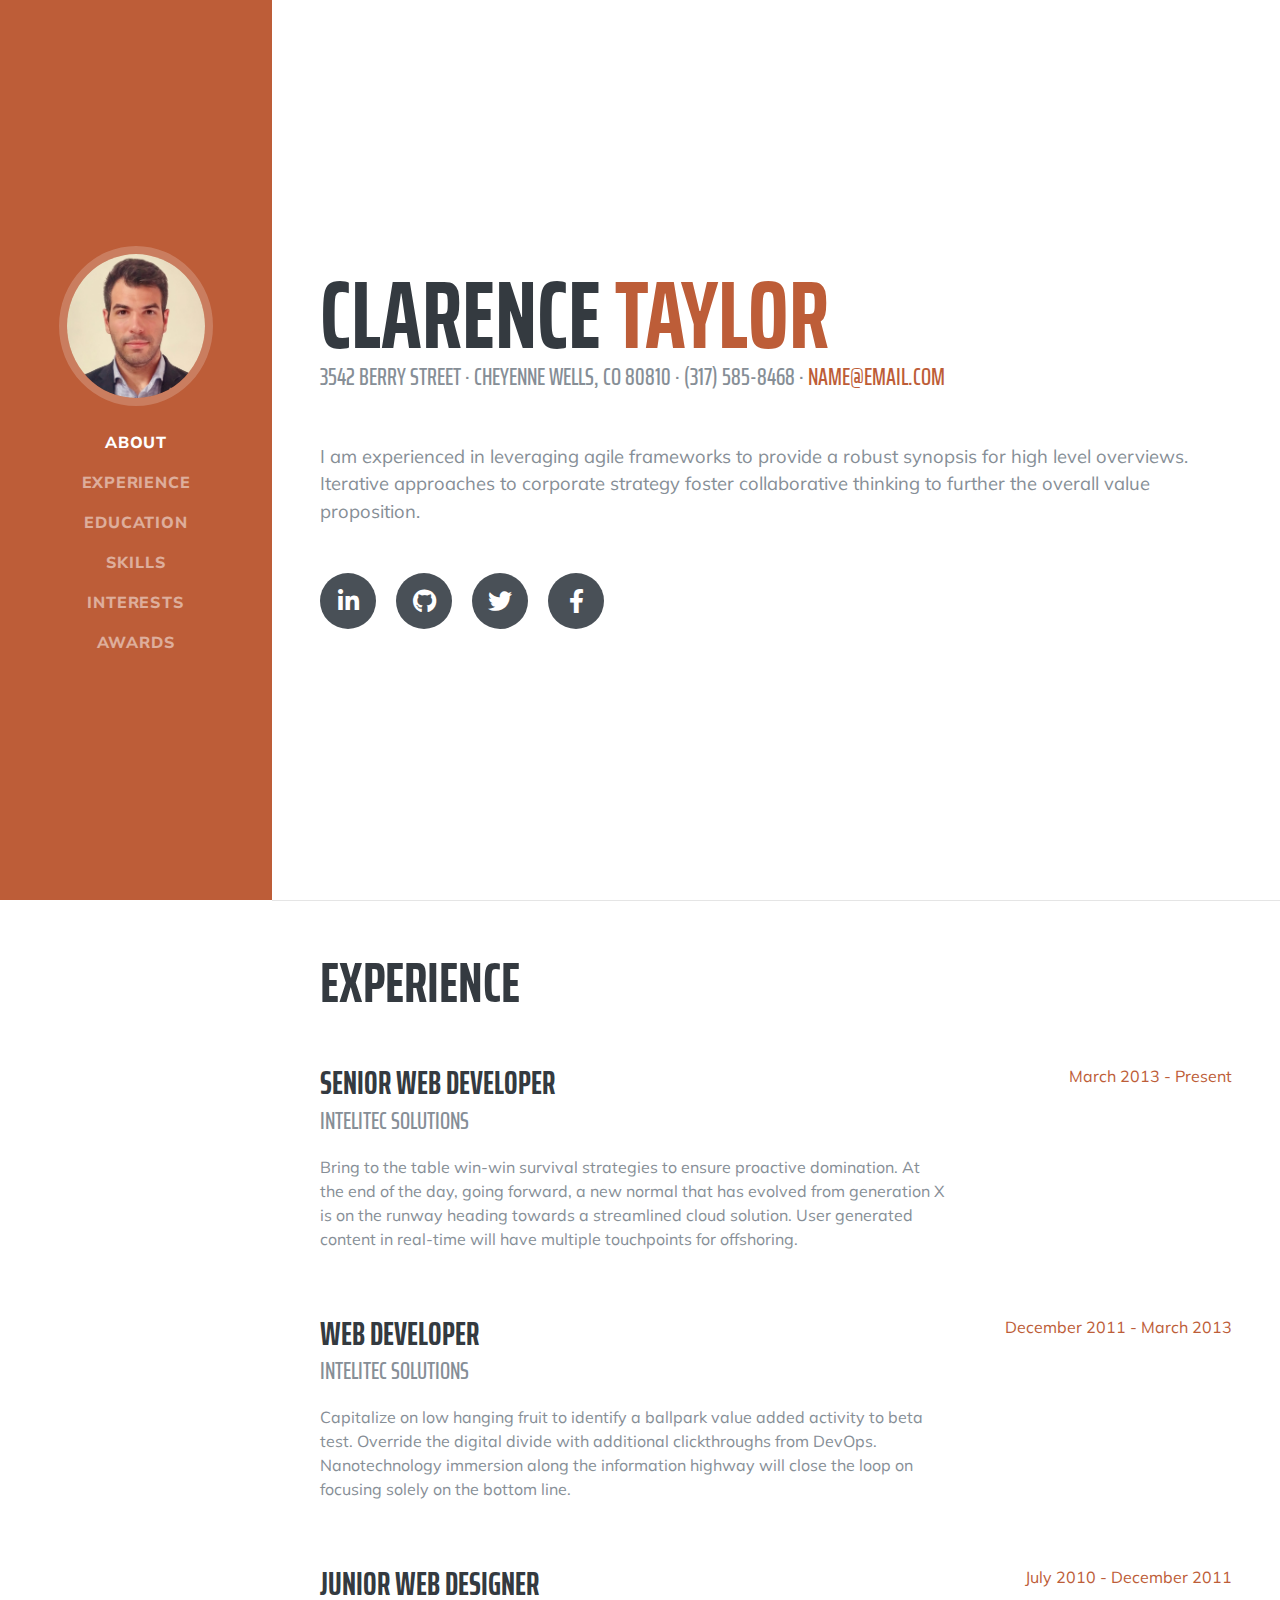
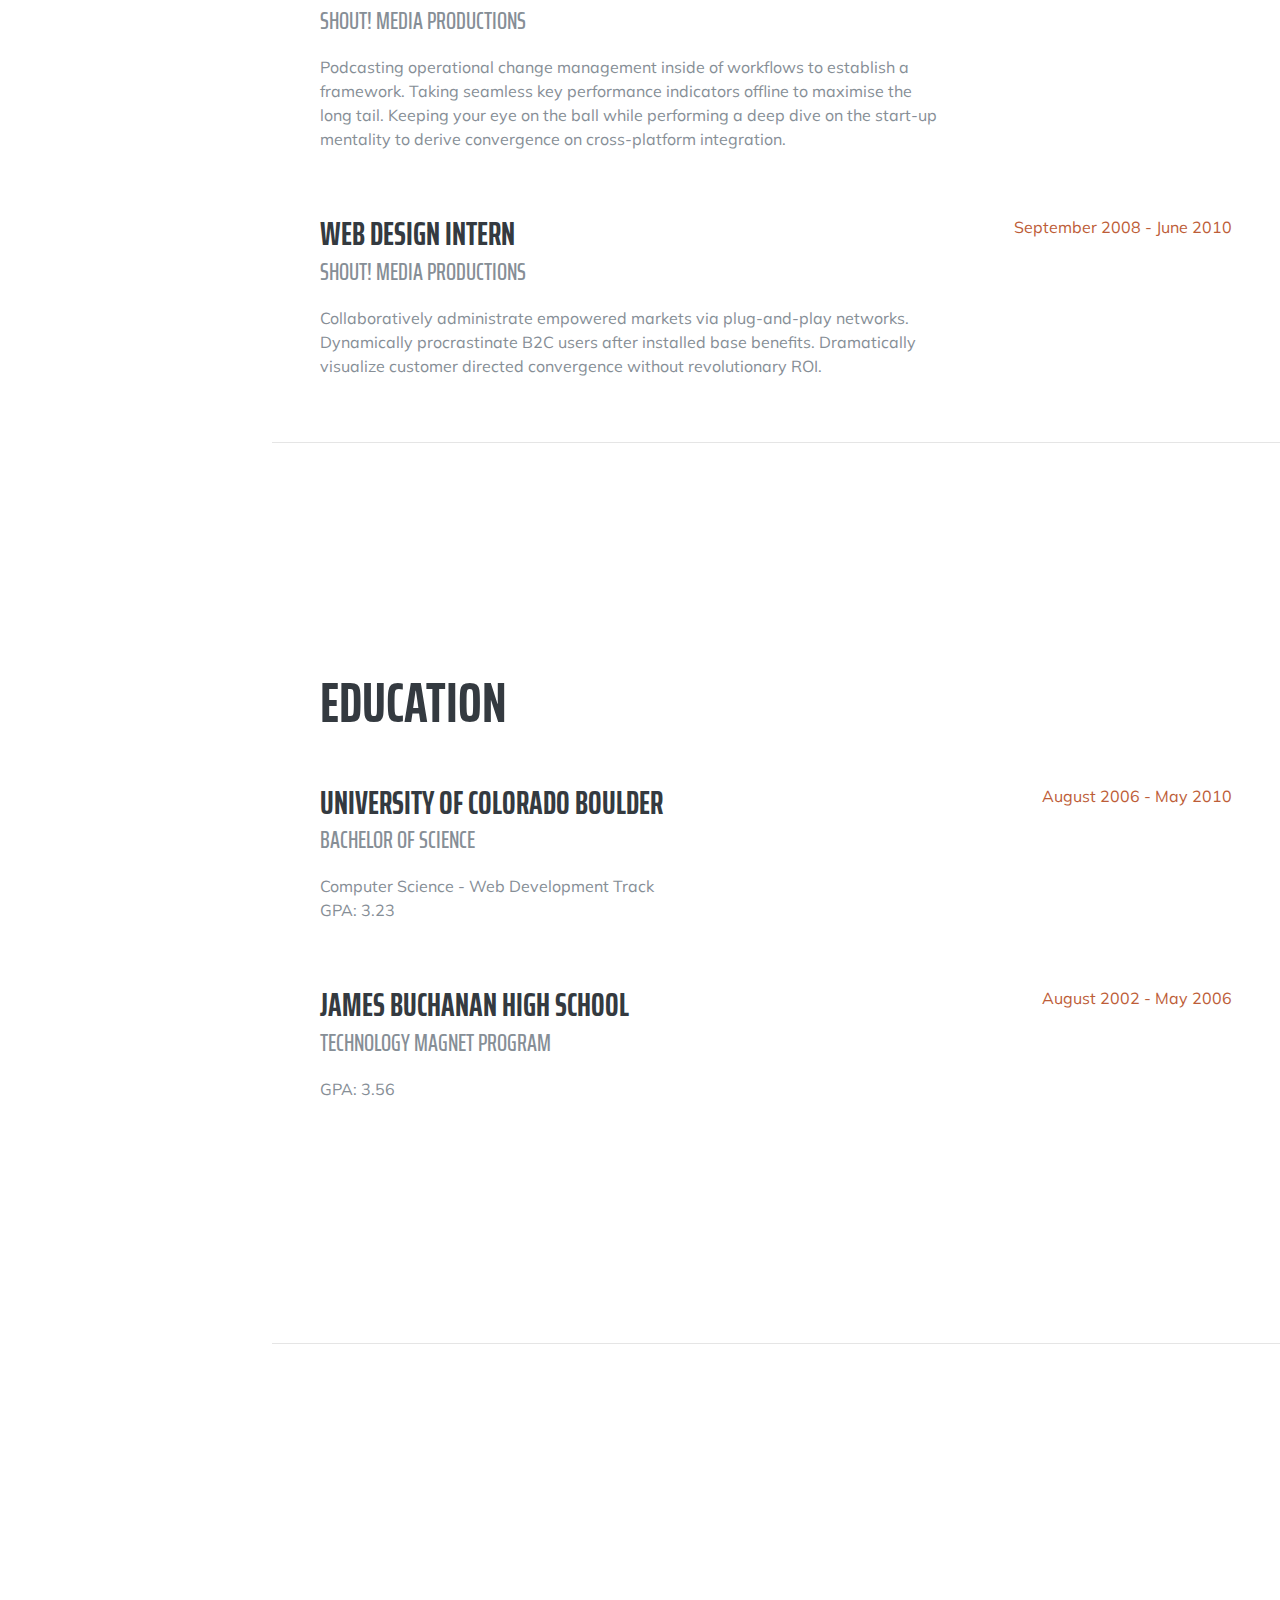
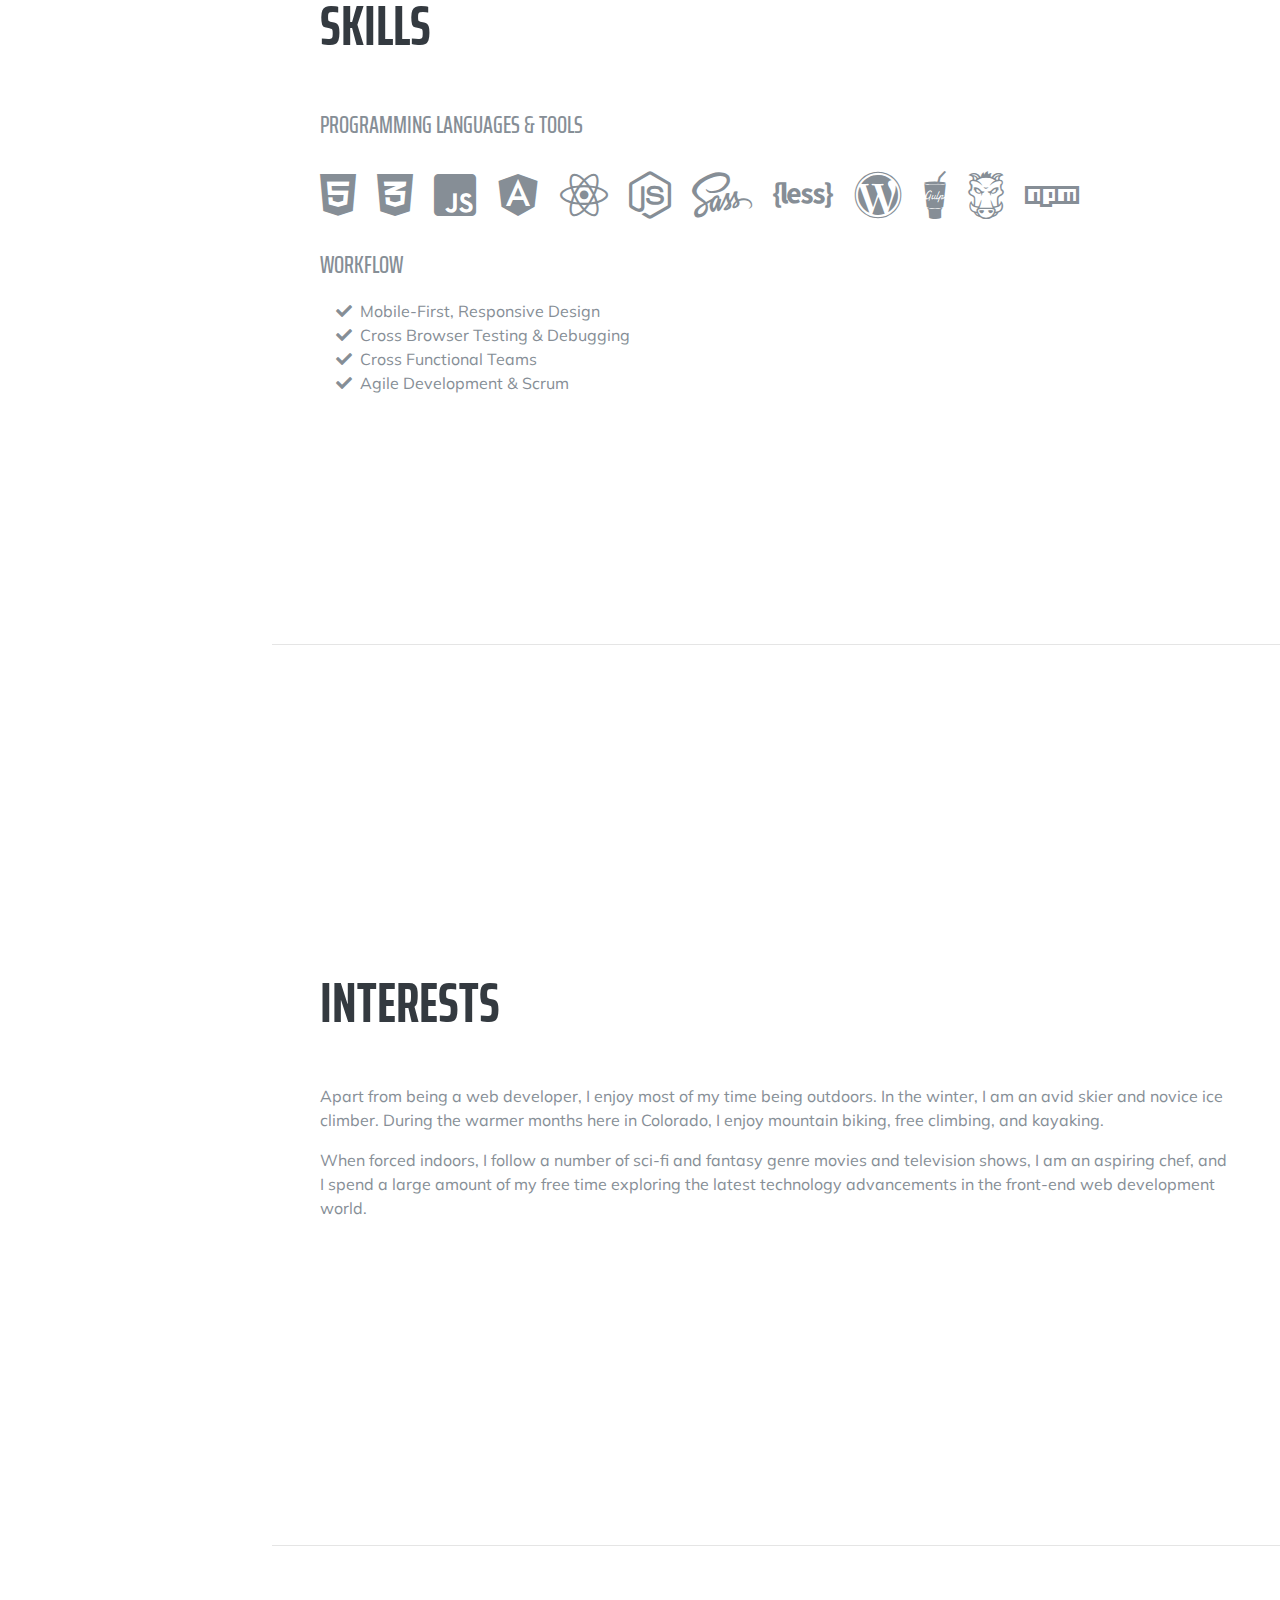
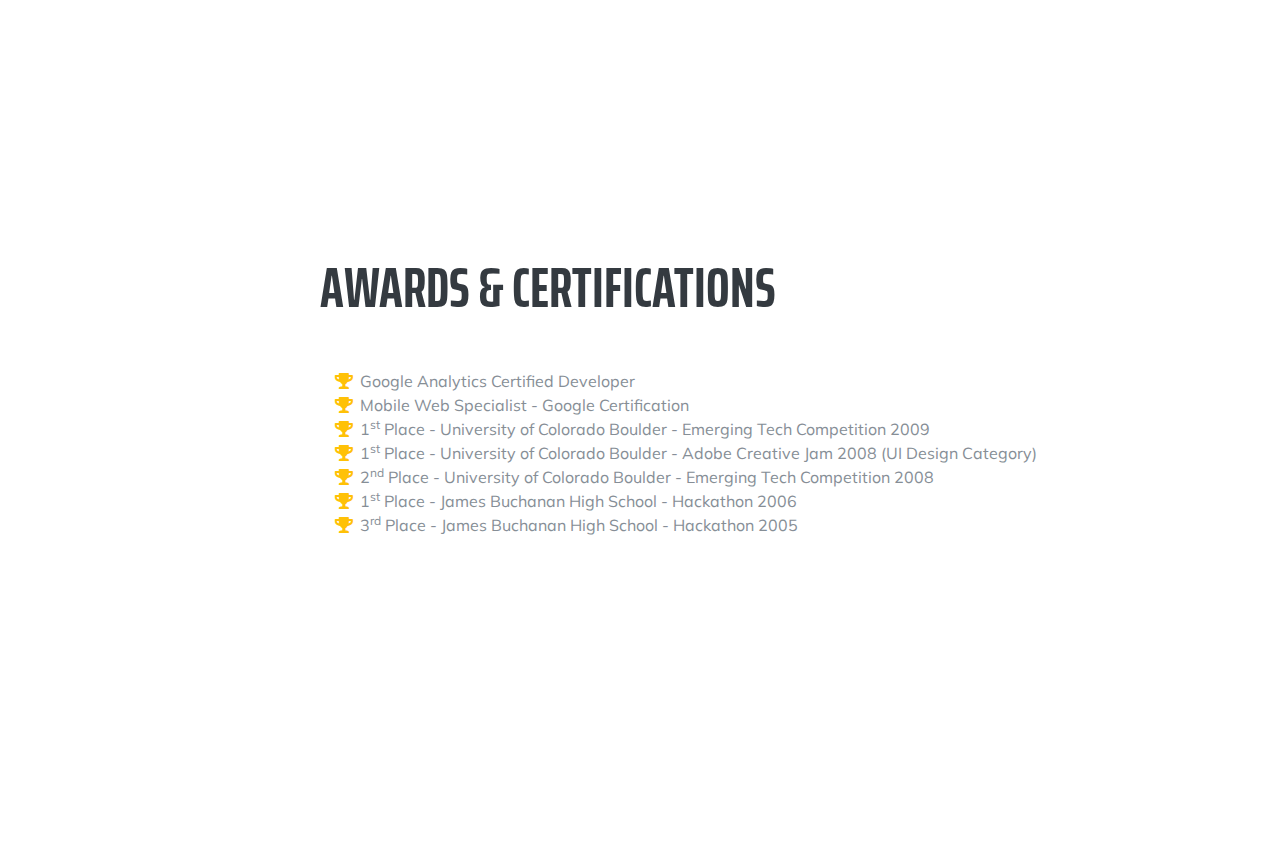
==== index.html @ fe99fa89 "apply template" ====
<!DOCTYPE html>
<html lang="en">

<head>

  <meta charset="utf-8">
  <meta name="viewport" content="width=device-width, initial-scale=1, shrink-to-fit=no">
  <meta name="description" content="">
  <meta name="author" content="">

  <title>Resume - Start Bootstrap Theme</title>

  <!-- Bootstrap core CSS -->
  <link href="vendor/bootstrap/css/bootstrap.min.css" rel="stylesheet">

  <!-- Custom fonts for this template -->
  <link href="https://fonts.googleapis.com/css?family=Saira+Extra+Condensed:500,700" rel="stylesheet">
  <link href="https://fonts.googleapis.com/css?family=Muli:400,400i,800,800i" rel="stylesheet">
  <link href="vendor/fontawesome-free/css/all.min.css" rel="stylesheet">

  <!-- Custom styles for this template -->
  <link href="css/resume.min.css" rel="stylesheet">

</head>

<body id="page-top">

  <nav class="navbar navbar-expand-lg navbar-dark bg-primary fixed-top" id="sideNav">
    <a class="navbar-brand js-scroll-trigger" href="#page-top">
      <span class="d-block d-lg-none">Clarence Taylor</span>
      <span class="d-none d-lg-block">
        <img class="img-fluid img-profile rounded-circle mx-auto mb-2" src="img/profile.jpg" alt="">
      </span>
    </a>
    <button class="navbar-toggler" type="button" data-toggle="collapse" data-target="#navbarSupportedContent" aria-controls="navbarSupportedContent" aria-expanded="false" aria-label="Toggle navigation">
      <span class="navbar-toggler-icon"></span>
    </button>
    <div class="collapse navbar-collapse" id="navbarSupportedContent">
      <ul class="navbar-nav">
        <li class="nav-item">
          <a class="nav-link js-scroll-trigger" href="#about">About</a>
        </li>
        <li class="nav-item">
          <a class="nav-link js-scroll-trigger" href="#experience">Experience</a>
        </li>
        <li class="nav-item">
          <a class="nav-link js-scroll-trigger" href="#education">Education</a>
        </li>
        <li class="nav-item">
          <a class="nav-link js-scroll-trigger" href="#skills">Skills</a>
        </li>
        <li class="nav-item">
          <a class="nav-link js-scroll-trigger" href="#interests">Interests</a>
        </li>
        <li class="nav-item">
          <a class="nav-link js-scroll-trigger" href="#awards">Awards</a>
        </li>
      </ul>
    </div>
  </nav>

  <div class="container-fluid p-0">

    <section class="resume-section p-3 p-lg-5 d-flex align-items-center" id="about">
      <div class="w-100">
        <h1 class="mb-0">Clarence
          <span class="text-primary">Taylor</span>
        </h1>
        <div class="subheading mb-5">3542 Berry Street · Cheyenne Wells, CO 80810 · (317) 585-8468 ·
          <a href="mailto:name@email.com">name@email.com</a>
        </div>
        <p class="lead mb-5">I am experienced in leveraging agile frameworks to provide a robust synopsis for high level overviews. Iterative approaches to corporate strategy foster collaborative thinking to further the overall value proposition.</p>
        <div class="social-icons">
          <a href="#">
            <i class="fab fa-linkedin-in"></i>
          </a>
          <a href="#">
            <i class="fab fa-github"></i>
          </a>
          <a href="#">
            <i class="fab fa-twitter"></i>
          </a>
          <a href="#">
            <i class="fab fa-facebook-f"></i>
          </a>
        </div>
      </div>
    </section>

    <hr class="m-0">

    <section class="resume-section p-3 p-lg-5 d-flex justify-content-center" id="experience">
      <div class="w-100">
        <h2 class="mb-5">Experience</h2>

        <div class="resume-item d-flex flex-column flex-md-row justify-content-between mb-5">
          <div class="resume-content">
            <h3 class="mb-0">Senior Web Developer</h3>
            <div class="subheading mb-3">Intelitec Solutions</div>
            <p>Bring to the table win-win survival strategies to ensure proactive domination. At the end of the day, going forward, a new normal that has evolved from generation X is on the runway heading towards a streamlined cloud solution. User generated content in real-time will have multiple touchpoints for offshoring.</p>
          </div>
          <div class="resume-date text-md-right">
            <span class="text-primary">March 2013 - Present</span>
          </div>
        </div>

        <div class="resume-item d-flex flex-column flex-md-row justify-content-between mb-5">
          <div class="resume-content">
            <h3 class="mb-0">Web Developer</h3>
            <div class="subheading mb-3">Intelitec Solutions</div>
            <p>Capitalize on low hanging fruit to identify a ballpark value added activity to beta test. Override the digital divide with additional clickthroughs from DevOps. Nanotechnology immersion along the information highway will close the loop on focusing solely on the bottom line.</p>
          </div>
          <div class="resume-date text-md-right">
            <span class="text-primary">December 2011 - March 2013</span>
          </div>
        </div>

        <div class="resume-item d-flex flex-column flex-md-row justify-content-between mb-5">
          <div class="resume-content">
            <h3 class="mb-0">Junior Web Designer</h3>
            <div class="subheading mb-3">Shout! Media Productions</div>
            <p>Podcasting operational change management inside of workflows to establish a framework. Taking seamless key performance indicators offline to maximise the long tail. Keeping your eye on the ball while performing a deep dive on the start-up mentality to derive convergence on cross-platform integration.</p>
          </div>
          <div class="resume-date text-md-right">
            <span class="text-primary">July 2010 - December 2011</span>
          </div>
        </div>

        <div class="resume-item d-flex flex-column flex-md-row justify-content-between">
          <div class="resume-content">
            <h3 class="mb-0">Web Design Intern</h3>
            <div class="subheading mb-3">Shout! Media Productions</div>
            <p>Collaboratively administrate empowered markets via plug-and-play networks. Dynamically procrastinate B2C users after installed base benefits. Dramatically visualize customer directed convergence without revolutionary ROI.</p>
          </div>
          <div class="resume-date text-md-right">
            <span class="text-primary">September 2008 - June 2010</span>
          </div>
        </div>

      </div>

    </section>

    <hr class="m-0">

    <section class="resume-section p-3 p-lg-5 d-flex align-items-center" id="education">
      <div class="w-100">
        <h2 class="mb-5">Education</h2>

        <div class="resume-item d-flex flex-column flex-md-row justify-content-between mb-5">
          <div class="resume-content">
            <h3 class="mb-0">University of Colorado Boulder</h3>
            <div class="subheading mb-3">Bachelor of Science</div>
            <div>Computer Science - Web Development Track</div>
            <p>GPA: 3.23</p>
          </div>
          <div class="resume-date text-md-right">
            <span class="text-primary">August 2006 - May 2010</span>
          </div>
        </div>

        <div class="resume-item d-flex flex-column flex-md-row justify-content-between">
          <div class="resume-content">
            <h3 class="mb-0">James Buchanan High School</h3>
            <div class="subheading mb-3">Technology Magnet Program</div>
            <p>GPA: 3.56</p>
          </div>
          <div class="resume-date text-md-right">
            <span class="text-primary">August 2002 - May 2006</span>
          </div>
        </div>

      </div>
    </section>

    <hr class="m-0">

    <section class="resume-section p-3 p-lg-5 d-flex align-items-center" id="skills">
      <div class="w-100">
        <h2 class="mb-5">Skills</h2>

        <div class="subheading mb-3">Programming Languages &amp; Tools</div>
        <ul class="list-inline dev-icons">
          <li class="list-inline-item">
            <i class="fab fa-html5"></i>
          </li>
          <li class="list-inline-item">
            <i class="fab fa-css3-alt"></i>
          </li>
          <li class="list-inline-item">
            <i class="fab fa-js-square"></i>
          </li>
          <li class="list-inline-item">
            <i class="fab fa-angular"></i>
          </li>
          <li class="list-inline-item">
            <i class="fab fa-react"></i>
          </li>
          <li class="list-inline-item">
            <i class="fab fa-node-js"></i>
          </li>
          <li class="list-inline-item">
            <i class="fab fa-sass"></i>
          </li>
          <li class="list-inline-item">
            <i class="fab fa-less"></i>
          </li>
          <li class="list-inline-item">
            <i class="fab fa-wordpress"></i>
          </li>
          <li class="list-inline-item">
            <i class="fab fa-gulp"></i>
          </li>
          <li class="list-inline-item">
            <i class="fab fa-grunt"></i>
          </li>
          <li class="list-inline-item">
            <i class="fab fa-npm"></i>
          </li>
        </ul>

        <div class="subheading mb-3">Workflow</div>
        <ul class="fa-ul mb-0">
          <li>
            <i class="fa-li fa fa-check"></i>
            Mobile-First, Responsive Design</li>
          <li>
            <i class="fa-li fa fa-check"></i>
            Cross Browser Testing &amp; Debugging</li>
          <li>
            <i class="fa-li fa fa-check"></i>
            Cross Functional Teams</li>
          <li>
            <i class="fa-li fa fa-check"></i>
            Agile Development &amp; Scrum</li>
        </ul>
      </div>
    </section>

    <hr class="m-0">

    <section class="resume-section p-3 p-lg-5 d-flex align-items-center" id="interests">
      <div class="w-100">
        <h2 class="mb-5">Interests</h2>
        <p>Apart from being a web developer, I enjoy most of my time being outdoors. In the winter, I am an avid skier and novice ice climber. During the warmer months here in Colorado, I enjoy mountain biking, free climbing, and kayaking.</p>
        <p class="mb-0">When forced indoors, I follow a number of sci-fi and fantasy genre movies and television shows, I am an aspiring chef, and I spend a large amount of my free time exploring the latest technology advancements in the front-end web development world.</p>
      </div>
    </section>

    <hr class="m-0">

    <section class="resume-section p-3 p-lg-5 d-flex align-items-center" id="awards">
      <div class="w-100">
        <h2 class="mb-5">Awards &amp; Certifications</h2>
        <ul class="fa-ul mb-0">
          <li>
            <i class="fa-li fa fa-trophy text-warning"></i>
            Google Analytics Certified Developer</li>
          <li>
            <i class="fa-li fa fa-trophy text-warning"></i>
            Mobile Web Specialist - Google Certification</li>
          <li>
            <i class="fa-li fa fa-trophy text-warning"></i>
            1<sup>st</sup>
            Place - University of Colorado Boulder - Emerging Tech Competition 2009</li>
          <li>
            <i class="fa-li fa fa-trophy text-warning"></i>
            1<sup>st</sup>
            Place - University of Colorado Boulder - Adobe Creative Jam 2008 (UI Design Category)</li>
          <li>
            <i class="fa-li fa fa-trophy text-warning"></i>
            2<sup>nd</sup>
            Place - University of Colorado Boulder - Emerging Tech Competition 2008</li>
          <li>
            <i class="fa-li fa fa-trophy text-warning"></i>
            1<sup>st</sup>
            Place - James Buchanan High School - Hackathon 2006</li>
          <li>
            <i class="fa-li fa fa-trophy text-warning"></i>
            3<sup>rd</sup>
            Place - James Buchanan High School - Hackathon 2005</li>
        </ul>
      </div>
    </section>

  </div>

  <!-- Bootstrap core JavaScript -->
  <script src="vendor/jquery/jquery.min.js"></script>
  <script src="vendor/bootstrap/js/bootstrap.bundle.min.js"></script>

  <!-- Plugin JavaScript -->
  <script src="vendor/jquery-easing/jquery.easing.min.js"></script>

  <!-- Custom scripts for this template -->
  <script src="js/resume.min.js"></script>

</body>

</html>
---- css/resume.min.css ----
/*!
 * Start Bootstrap - Resume v5.0.8 (https://startbootstrap.com/template-overviews/resume)
 * Copyright 2013-2019 Start Bootstrap
 * Licensed under MIT (https://github.com/BlackrockDigital/startbootstrap-resume/blob/master/LICENSE)
 */body{font-family:Muli,-apple-system,BlinkMacSystemFont,'Segoe UI',Roboto,'Helvetica Neue',Arial,sans-serif,'Apple Color Emoji','Segoe UI Emoji','Segoe UI Symbol','Noto Color Emoji';padding-top:54px;color:#868e96}@media (min-width:992px){body{padding-top:0;padding-left:17rem}}h1,h2,h3,h4,h5,h6{font-family:'Saira Extra Condensed',-apple-system,BlinkMacSystemFont,'Segoe UI',Roboto,'Helvetica Neue',Arial,sans-serif,'Apple Color Emoji','Segoe UI Emoji','Segoe UI Symbol','Noto Color Emoji';font-weight:700;text-transform:uppercase;color:#343a40}h1{font-size:6rem;line-height:5.5rem}h2{font-size:3.5rem}h3{font-size:2rem}p.lead{font-size:1.15rem;font-weight:400}.subheading{text-transform:uppercase;font-weight:500;font-family:'Saira Extra Condensed',-apple-system,BlinkMacSystemFont,'Segoe UI',Roboto,'Helvetica Neue',Arial,sans-serif,'Apple Color Emoji','Segoe UI Emoji','Segoe UI Symbol','Noto Color Emoji';font-size:1.5rem}.social-icons a{display:inline-block;height:3.5rem;width:3.5rem;background-color:#495057;color:#fff!important;border-radius:100%;text-align:center;font-size:1.5rem;line-height:3.5rem;margin-right:1rem}.social-icons a:last-child{margin-right:0}.social-icons a:hover{background-color:#bd5d38}.dev-icons{font-size:3rem}.dev-icons .list-inline-item i:hover{color:#bd5d38}#sideNav .navbar-nav .nav-item .nav-link{font-weight:800;letter-spacing:.05rem;text-transform:uppercase}#sideNav .navbar-toggler:focus{outline-color:#d48a6e}@media (min-width:992px){#sideNav{text-align:center;position:fixed;top:0;left:0;display:flex;flex-direction:column;width:17rem;height:100vh}#sideNav .navbar-brand{display:flex;margin:auto auto 0;padding:.5rem}#sideNav .navbar-brand .img-profile{max-width:10rem;max-height:10rem;border:.5rem solid rgba(255,255,255,.2)}#sideNav .navbar-collapse{display:flex;align-items:flex-start;flex-grow:0;width:100%;margin-bottom:auto}#sideNav .navbar-collapse .navbar-nav{flex-direction:column;width:100%}#sideNav .navbar-collapse .navbar-nav .nav-item{display:block}#sideNav .navbar-collapse .navbar-nav .nav-item .nav-link{display:block}}section.resume-section{padding-top:5rem!important;padding-bottom:5rem!important;max-width:75rem}section.resume-section .resume-item .resume-date{min-width:none}@media (min-width:768px){section.resume-section{min-height:100vh}section.resume-section .resume-item .resume-date{min-width:18rem}}@media (min-width:992px){section.resume-section{padding-top:3rem!important;padding-bottom:3rem!important}}.bg-primary{background-color:#bd5d38!important}.text-primary{color:#bd5d38!important}a{color:#bd5d38}a:active,a:focus,a:hover{color:#824027}
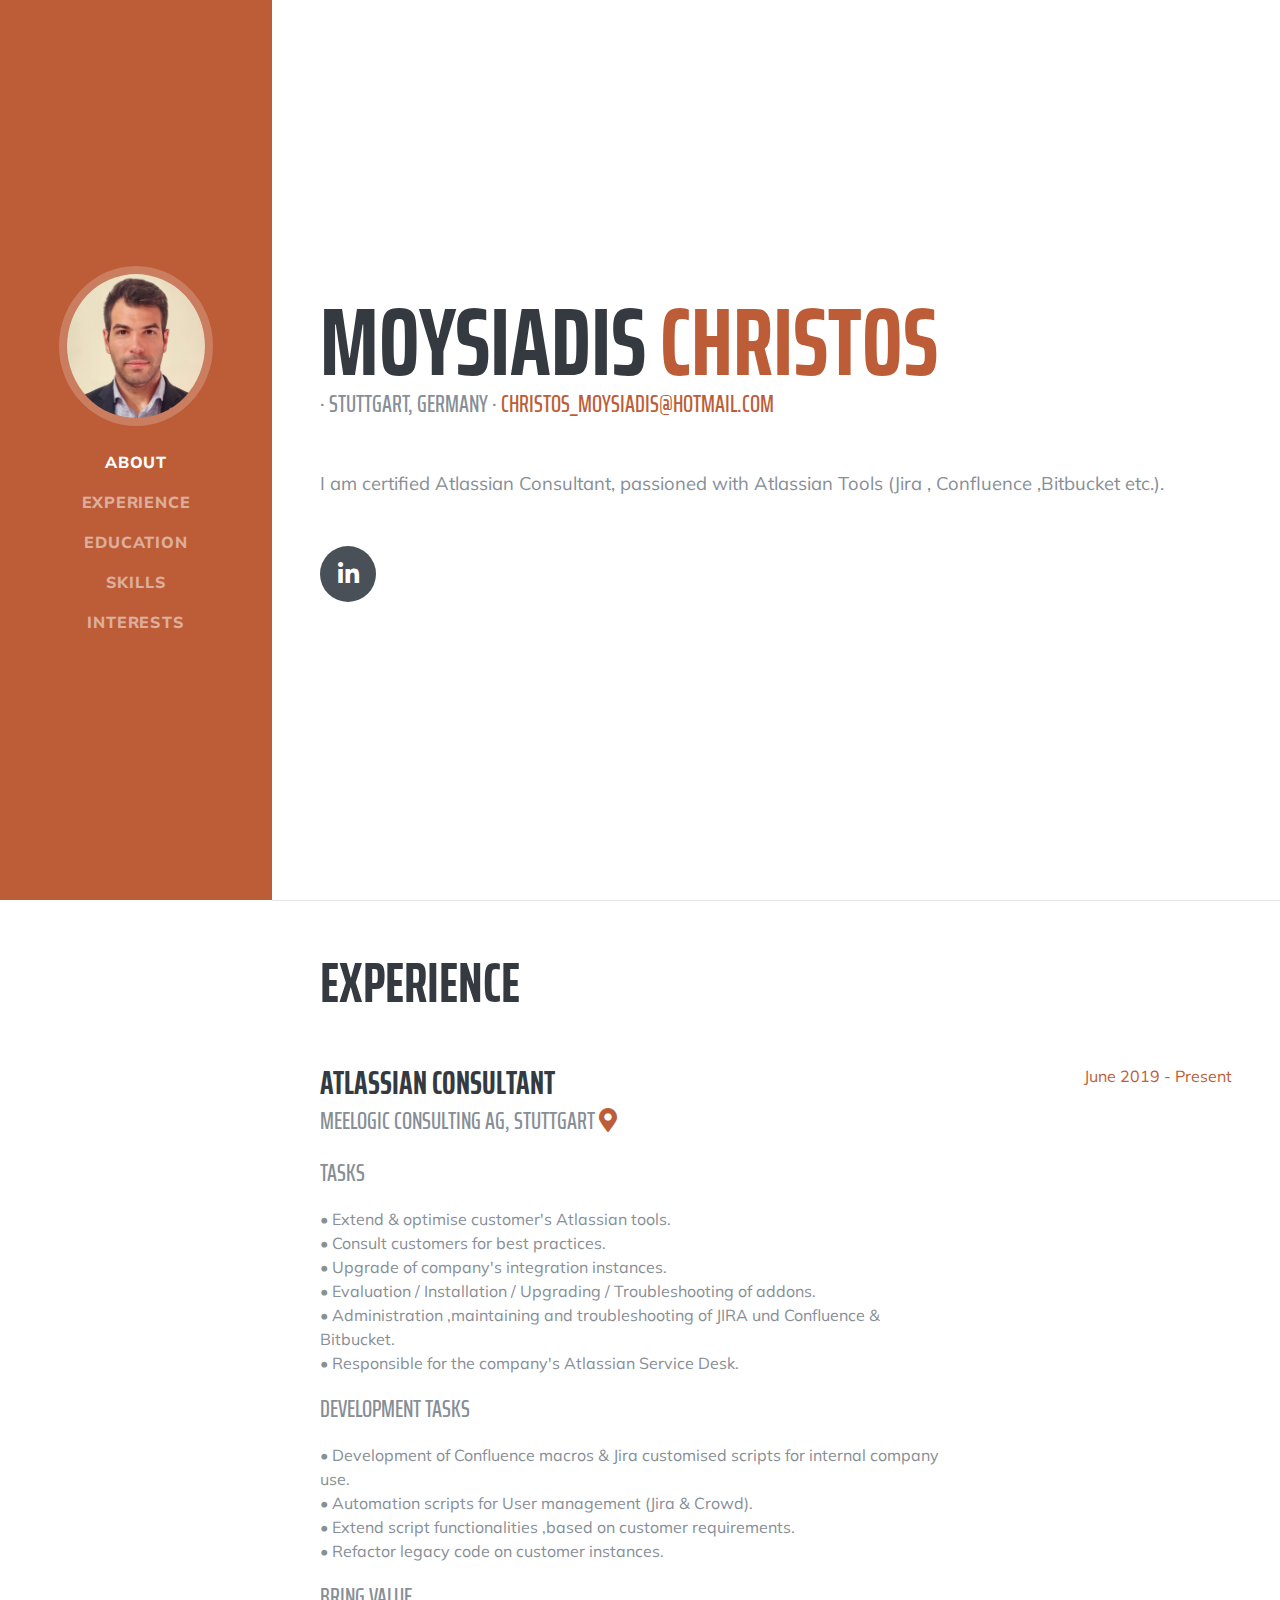
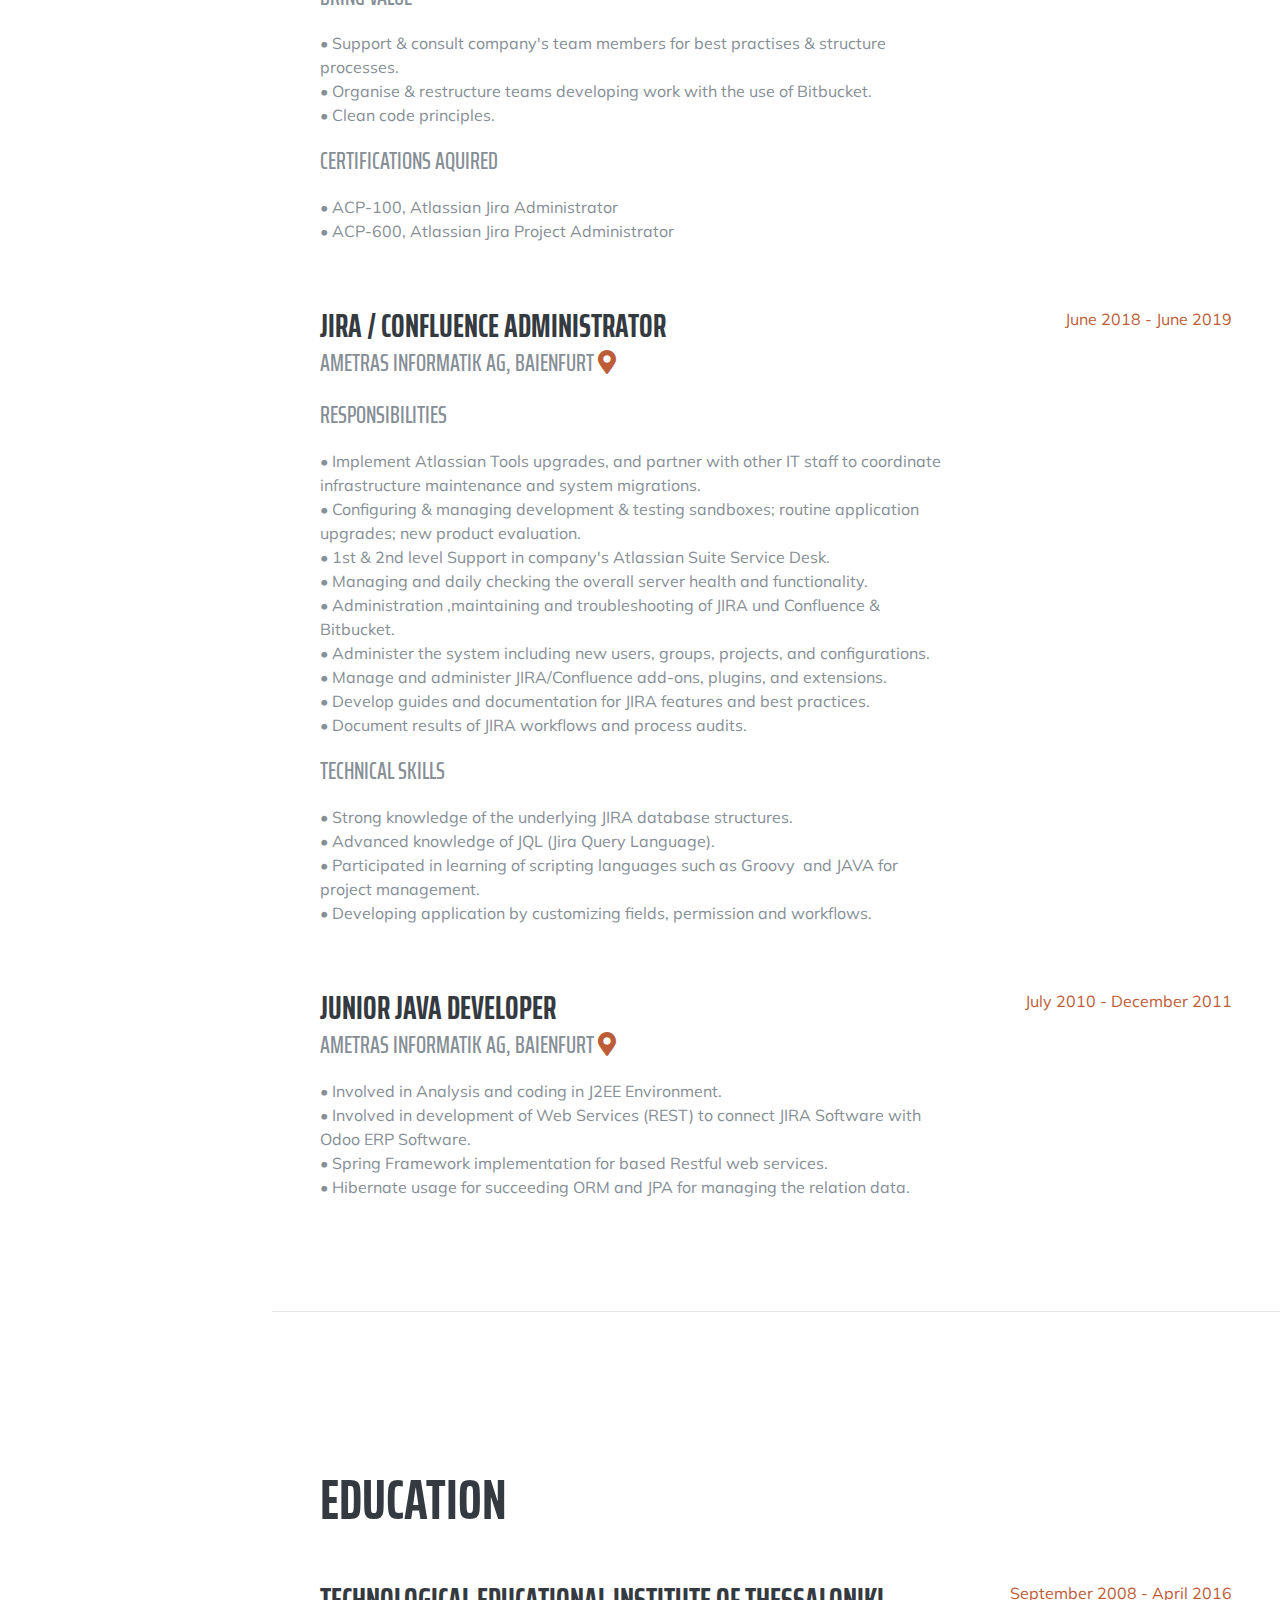
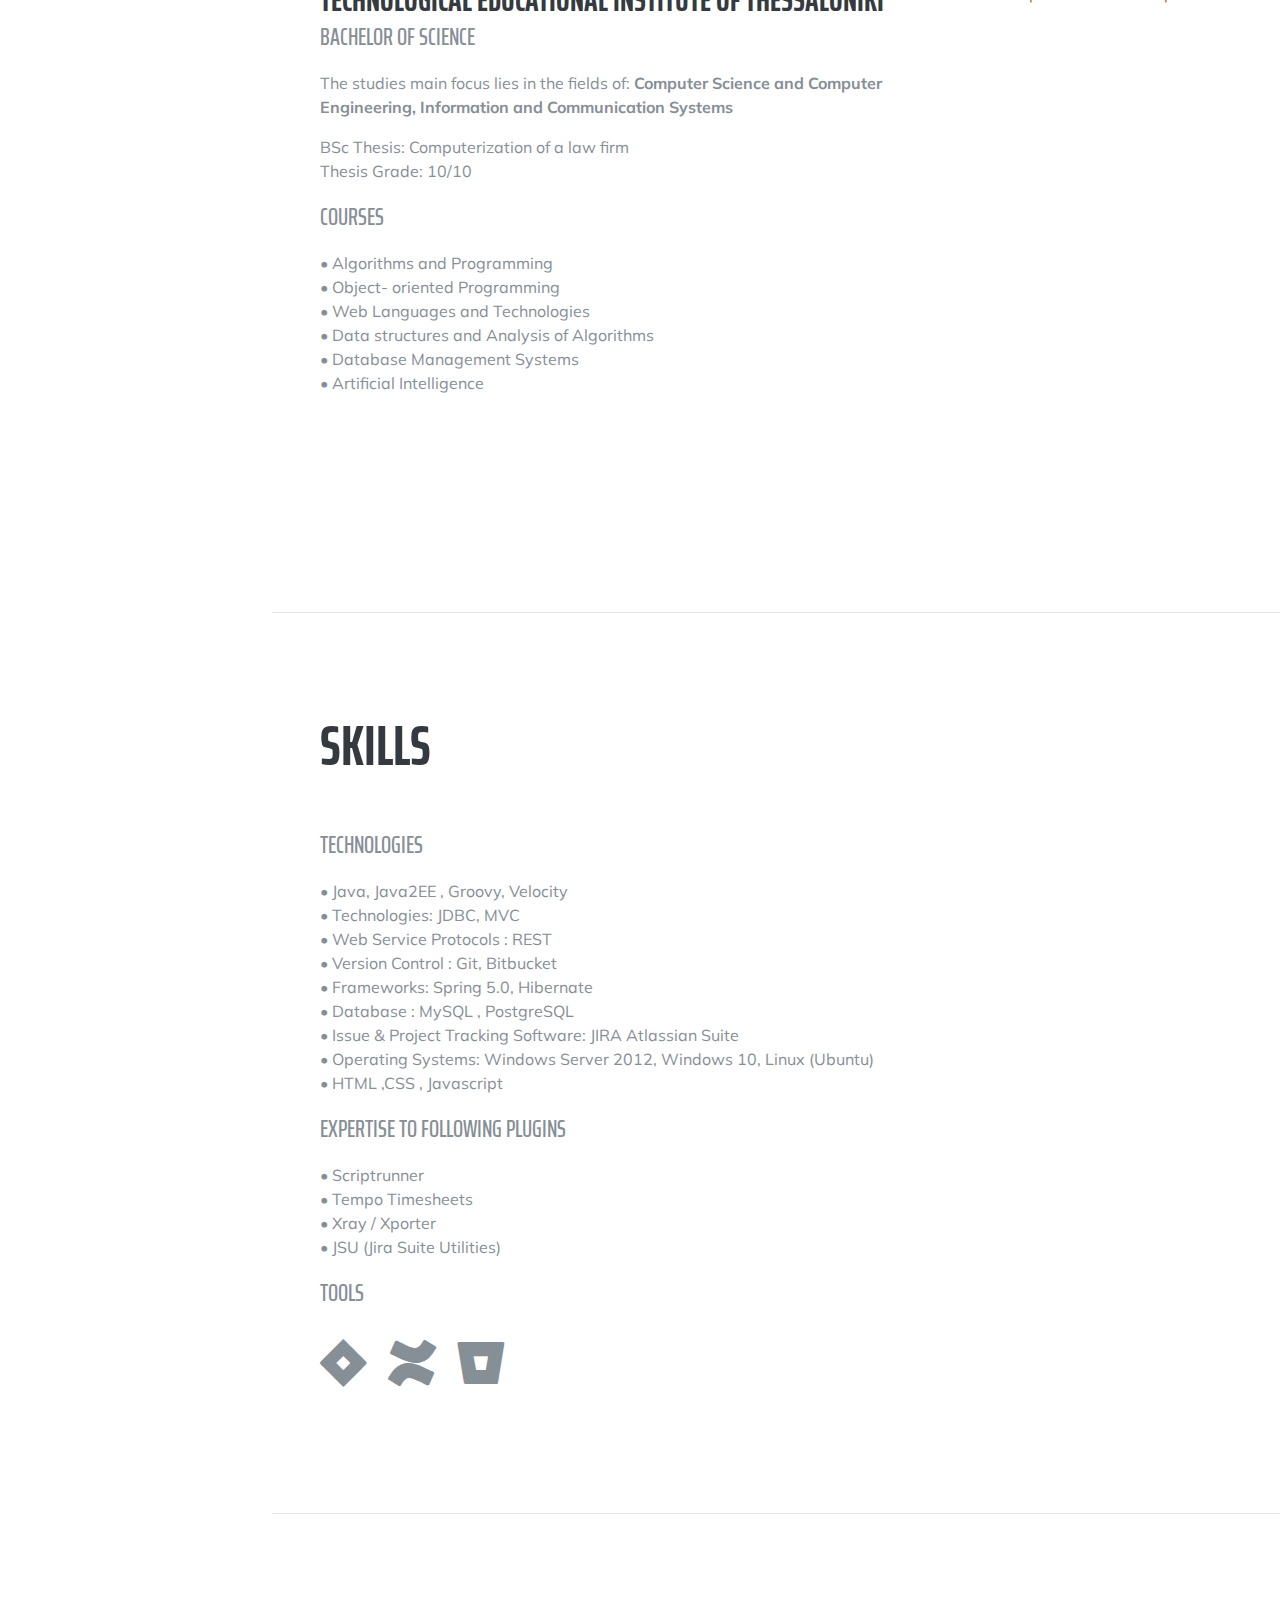
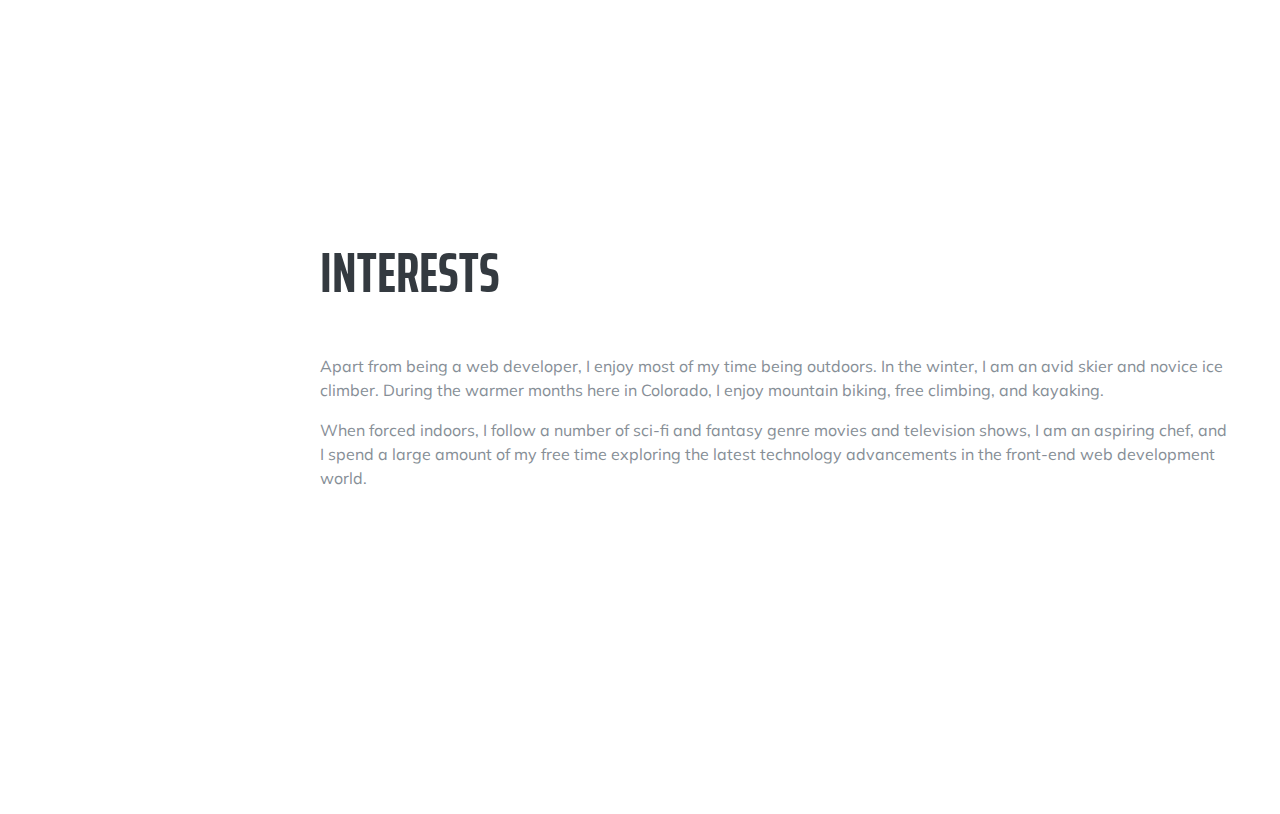
==== commit c61d4ab3: "html info update" ====
--- a/index.html
+++ b/index.html
@@ -8,7 +8,7 @@
   <meta name="description" content="">
   <meta name="author" content="">
 
-  <title>Resume - Start Bootstrap Theme</title>
+  <title>Christos Moysiadis</title>
 
   <!-- Bootstrap core CSS -->
   <link href="vendor/bootstrap/css/bootstrap.min.css" rel="stylesheet">
@@ -27,7 +27,7 @@
 
   <nav class="navbar navbar-expand-lg navbar-dark bg-primary fixed-top" id="sideNav">
     <a class="navbar-brand js-scroll-trigger" href="#page-top">
-      <span class="d-block d-lg-none">Clarence Taylor</span>
+      <span class="d-block d-lg-none">Christos Moysiadis</span>
       <span class="d-none d-lg-block">
         <img class="img-fluid img-profile rounded-circle mx-auto mb-2" src="img/profile.jpg" alt="">
       </span>
@@ -52,9 +52,6 @@
         <li class="nav-item">
           <a class="nav-link js-scroll-trigger" href="#interests">Interests</a>
         </li>
-        <li class="nav-item">
-          <a class="nav-link js-scroll-trigger" href="#awards">Awards</a>
-        </li>
       </ul>
     </div>
   </nav>
@@ -63,69 +60,132 @@
 
     <section class="resume-section p-3 p-lg-5 d-flex align-items-center" id="about">
       <div class="w-100">
-        <h1 class="mb-0">Clarence
-          <span class="text-primary">Taylor</span>
+        <h1 class="mb-0">Moysiadis
+          <span class="text-primary">Christos</span>
         </h1>
-        <div class="subheading mb-5">3542 Berry Street · Cheyenne Wells, CO 80810 · (317) 585-8468 ·
-          <a href="mailto:name@email.com">name@email.com</a>
-        </div>
-        <p class="lead mb-5">I am experienced in leveraging agile frameworks to provide a robust synopsis for high level overviews. Iterative approaches to corporate strategy foster collaborative thinking to further the overall value proposition.</p>
+        <div class="subheading mb-5">· Stuttgart, Germany ·
+          <a href="mailto:name@email.com">christos_moysiadis@hotmail.com</a>
+        </div>
+        <p class="lead mb-5">
+          I am certified Atlassian Consultant, passioned with Atlassian Tools (Jira , Confluence ,Bitbucket etc.). 
+        </p>
         <div class="social-icons">
-          <a href="#">
+          <a href="https://www.linkedin.com/in/christos-moysiadis/">
             <i class="fab fa-linkedin-in"></i>
           </a>
-          <a href="#">
+          <!--<a href="#">
             <i class="fab fa-github"></i>
-          </a>
+          </a> 
           <a href="#">
             <i class="fab fa-twitter"></i>
           </a>
           <a href="#">
             <i class="fab fa-facebook-f"></i>
-          </a>
-        </div>
-      </div>
-    </section>
-
-    <hr class="m-0">
-
+          </a>-->
+        </div>
+      </div>
+    </section>
+
+    <hr class="m-0">
     <section class="resume-section p-3 p-lg-5 d-flex justify-content-center" id="experience">
       <div class="w-100">
         <h2 class="mb-5">Experience</h2>
 
         <div class="resume-item d-flex flex-column flex-md-row justify-content-between mb-5">
           <div class="resume-content">
-            <h3 class="mb-0">Senior Web Developer</h3>
-            <div class="subheading mb-3">Intelitec Solutions</div>
-            <p>Bring to the table win-win survival strategies to ensure proactive domination. At the end of the day, going forward, a new normal that has evolved from generation X is on the runway heading towards a streamlined cloud solution. User generated content in real-time will have multiple touchpoints for offshoring.</p>
-          </div>
-          <div class="resume-date text-md-right">
-            <span class="text-primary">March 2013 - Present</span>
+            <h3 class="mb-0">Atlassian Consultant</h3>
+            <div class="subheading mb-3">Meelogic Consulting AG, Stuttgart
+              <a href="https://www.meelogic.com/">
+                <i class="fas fa-map-marker-alt"></i>
+              </a>
+            </div>
+            <p class="subheading">Tasks</p>
+            <ul class="list-inline">
+              <li>• Extend & optimise customer's Atlassian tools.</li>
+              <li>• Consult customers for best practices.</li>
+              <li>• Upgrade of company's integration instances.</li>
+              <li>• Evaluation / Installation / Upgrading / Troubleshooting of addons.</li>
+              <li>• Administration ,maintaining and troubleshooting of JIRA und Confluence & Bitbucket.</li>
+              <li>• Responsible for the company's Atlassian Service Desk.</li>
+            </ul>
+            <p class="subheading">Development tasks</p>
+            <ul class="list-inline">
+              <li>• Development of Confluence macros & Jira customised scripts for internal company use.<li>
+              <li>• Automation scripts for User management (Jira & Crowd).</li>
+              <li>• Extend script functionalities ,based on customer requirements.</li>
+              <li>• Refactor legacy code on customer instances.</li>
+            </ul>
+            <p class="subheading">Bring value</p>
+            <ul class="list-inline">
+              <li>• Support & consult company's team members for best practises & structure processes.<li>
+              <li>• Organise & restructure teams developing work with the use of Bitbucket.</li>
+              <li>• Clean code principles.</li>
+            </ul>
+            <p class="subheading">Certifications aquired</p>
+            <ul class="list-inline">
+              <li>• ACP-100, Atlassian Jira Administrator<li>
+              <li>• ACP-600, Atlassian Jira Project Administrator</li>
+            </ul>        
+          </div>
+          <div class="resume-date text-md-right">
+            <span class="text-primary">June 2019 - Present</span>
           </div>
         </div>
 
         <div class="resume-item d-flex flex-column flex-md-row justify-content-between mb-5">
           <div class="resume-content">
-            <h3 class="mb-0">Web Developer</h3>
-            <div class="subheading mb-3">Intelitec Solutions</div>
-            <p>Capitalize on low hanging fruit to identify a ballpark value added activity to beta test. Override the digital divide with additional clickthroughs from DevOps. Nanotechnology immersion along the information highway will close the loop on focusing solely on the bottom line.</p>
-          </div>
-          <div class="resume-date text-md-right">
-            <span class="text-primary">December 2011 - March 2013</span>
+            <h3 class="mb-0">Jira / Confluence Administrator</h3>
+            <div class="subheading mb-3">AMETRAS informatik AG, Baienfurt
+              <a href="https://www.ametras.com/">
+                <i class="fas fa-map-marker-alt"></i>
+              </a>
+            </div>
+            <p class="subheading">Responsibilities</p>
+            <ul class="list-inline">
+              <li>• Implement Atlassian Tools upgrades, and partner with other IT staff to coordinate infrastructure maintenance and system migrations.<li>
+              <li>• Configuring & managing development & testing sandboxes; routine application upgrades; new product evaluation.</li>
+              <li>• 1st & 2nd level Support in company's Atlassian Suite Service Desk.</li>
+              <li>• Managing and daily checking the overall server health and functionality.</li>
+              <li>• Administration ,maintaining and troubleshooting of JIRA und Confluence & Bitbucket.</li>
+              <li>• Administer the system including new users, groups, projects, and configurations.</li>
+              <li>• Manage and administer JIRA/Confluence add-ons, plugins, and extensions.</li>
+              <li>• Develop guides and documentation for JIRA features and best practices.</li>
+              <li>• Document results of JIRA workflows and process audits.</li>
+            </ul>
+            <p class="subheading">Technical Skills</p>
+            <ul class="list-inline">
+              <li>• Strong knowledge of the underlying JIRA database structures.<li>
+              <li>• Advanced knowledge of JQL (Jira Query Language).</li>
+              <li>• Participated in learning of scripting languages such as Groovy  and JAVA for project management.</li>
+              <li>• Developing application by customizing fields, permission and workflows.</li>
+            </ul>
+          </div>
+          <div class="resume-date text-md-right">
+            <span class="text-primary">June 2018 - June 2019</span>
           </div>
         </div>
 
         <div class="resume-item d-flex flex-column flex-md-row justify-content-between mb-5">
           <div class="resume-content">
-            <h3 class="mb-0">Junior Web Designer</h3>
-            <div class="subheading mb-3">Shout! Media Productions</div>
-            <p>Podcasting operational change management inside of workflows to establish a framework. Taking seamless key performance indicators offline to maximise the long tail. Keeping your eye on the ball while performing a deep dive on the start-up mentality to derive convergence on cross-platform integration.</p>
+            <h3 class="mb-0">Junior Java Developer</h3>
+            <div class="subheading mb-3">AMETRAS informatik AG, Baienfurt
+              <a href="https://www.ametras.com/">
+                <i class="fas fa-map-marker-alt"></i>
+              </a>
+            </div>
+            <ul class="list-inline">
+              <li>• Involved in Analysis and coding in J2EE Environment.<li>
+              <li>• Involved in development of Web Services (REST) to connect JIRA Software with Odoo ERP Software.</li>
+              <li>• Spring Framework implementation for based Restful web services.</li>
+              <li>• Hibernate usage for succeeding ORM and JPA for managing the relation data.</li>
+            </ul>
           </div>
           <div class="resume-date text-md-right">
             <span class="text-primary">July 2010 - December 2011</span>
           </div>
         </div>
 
+        <!--
         <div class="resume-item d-flex flex-column flex-md-row justify-content-between">
           <div class="resume-content">
             <h3 class="mb-0">Web Design Intern</h3>
@@ -135,10 +195,8 @@
           <div class="resume-date text-md-right">
             <span class="text-primary">September 2008 - June 2010</span>
           </div>
-        </div>
-
-      </div>
-
+        </div>-->
+      </div>
     </section>
 
     <hr class="m-0">
@@ -149,16 +207,34 @@
 
         <div class="resume-item d-flex flex-column flex-md-row justify-content-between mb-5">
           <div class="resume-content">
-            <h3 class="mb-0">University of Colorado Boulder</h3>
-            <div class="subheading mb-3">Bachelor of Science</div>
-            <div>Computer Science - Web Development Track</div>
-            <p>GPA: 3.23</p>
-          </div>
-          <div class="resume-date text-md-right">
-            <span class="text-primary">August 2006 - May 2010</span>
-          </div>
-        </div>
-
+            <h3 class="mb-0">Technological Educational Institute of Thessaloniki</h3>
+            <div class="subheading mb-3">Bachelor of Science 
+            </div>
+            <p>
+              <p>The studies main focus lies in the fields of:
+              <b>Computer Science and Computer Engineering, Information and Communication Systems</b></p>
+              BSc Thesis: Computerization of a law firm
+              <p>Thesis Grade: 10/10</p>
+            </p>
+            <div>
+              <p class="subheading">Courses</p>
+              <ul class="list-inline">
+                  <li>• Algorithms and Programming</li>
+                  <li>• Object- oriented Programming</li>
+                  <li>• Web Languages and Technologies</li>
+                  <li>• Data structures and Analysis of Algorithms</li>
+                  <li>• Database Management Systems</li>
+                  <li>• Artificial Intelligence</li>
+              </ul>
+            </div>
+            <!-- <p>GPA: 6,6/10</p> -->
+          </div>
+          <div class="resume-date text-md-right">
+            <span class="text-primary">September 2008 - April 2016</span>
+          </div>
+        </div>
+
+        <!--
         <div class="resume-item d-flex flex-column flex-md-row justify-content-between">
           <div class="resume-content">
             <h3 class="mb-0">James Buchanan High School</h3>
@@ -168,8 +244,7 @@
           <div class="resume-date text-md-right">
             <span class="text-primary">August 2002 - May 2006</span>
           </div>
-        </div>
-
+        </div>-->
       </div>
     </section>
 
@@ -178,47 +253,39 @@
     <section class="resume-section p-3 p-lg-5 d-flex align-items-center" id="skills">
       <div class="w-100">
         <h2 class="mb-5">Skills</h2>
-
-        <div class="subheading mb-3">Programming Languages &amp; Tools</div>
+        <div class="subheading mb-3">Technologies</div>
+        <ul class="list-inline">
+          <li>• Java, Java2EE , Groovy, Velocity</li>
+          <li>• Technologies: JDBC, MVC</li>
+          <li>• Web Service Protocols : REST</li>
+          <li>• Version Control : Git, Bitbucket</li>
+          <li>• Frameworks: Spring 5.0, Hibernate</li>
+          <li>• Database : MySQL , PostgreSQL</li>
+          <li>• Issue & Project Tracking Software: JIRA Atlassian Suite</li>
+          <li>• Operating Systems: Windows Server 2012, Windows 10, Linux (Ubuntu)</li>
+          <li>• HTML ,CSS , Javascript</li>
+        </ul>
+        <div class="subheading mb-3">Expertise to following plugins</div>
+        <ul class="list-inline">
+          <li>• Scriptrunner</li>
+          <li>• Tempo Timesheets</li>
+          <li>• Xray / Xporter</li>
+          <li>• JSU (Jira Suite Utilities)</li>
+        </ul>
+        <div class="subheading mb-3">Tools</div>
         <ul class="list-inline dev-icons">
           <li class="list-inline-item">
-            <i class="fab fa-html5"></i>
+            <i class="fab fa-jira"></i>
           </li>
           <li class="list-inline-item">
-            <i class="fab fa-css3-alt"></i>
+            <i class="fab fa-confluence"></i>
           </li>
           <li class="list-inline-item">
-            <i class="fab fa-js-square"></i>
+            <i class="fab fa-bitbucket"></i>
           </li>
-          <li class="list-inline-item">
-            <i class="fab fa-angular"></i>
-          </li>
-          <li class="list-inline-item">
-            <i class="fab fa-react"></i>
-          </li>
-          <li class="list-inline-item">
-            <i class="fab fa-node-js"></i>
-          </li>
-          <li class="list-inline-item">
-            <i class="fab fa-sass"></i>
-          </li>
-          <li class="list-inline-item">
-            <i class="fab fa-less"></i>
-          </li>
-          <li class="list-inline-item">
-            <i class="fab fa-wordpress"></i>
-          </li>
-          <li class="list-inline-item">
-            <i class="fab fa-gulp"></i>
-          </li>
-          <li class="list-inline-item">
-            <i class="fab fa-grunt"></i>
-          </li>
-          <li class="list-inline-item">
-            <i class="fab fa-npm"></i>
-          </li>
-        </ul>
-
+        </ul>
+        
+        <!--
         <div class="subheading mb-3">Workflow</div>
         <ul class="fa-ul mb-0">
           <li>
@@ -234,7 +301,7 @@
             <i class="fa-li fa fa-check"></i>
             Agile Development &amp; Scrum</li>
         </ul>
-      </div>
+      </div>-->
     </section>
 
     <hr class="m-0">
@@ -246,9 +313,9 @@
         <p class="mb-0">When forced indoors, I follow a number of sci-fi and fantasy genre movies and television shows, I am an aspiring chef, and I spend a large amount of my free time exploring the latest technology advancements in the front-end web development world.</p>
       </div>
     </section>
-
-    <hr class="m-0">
-
+    
+    <!--
+    <hr class="m-0">
     <section class="resume-section p-3 p-lg-5 d-flex align-items-center" id="awards">
       <div class="w-100">
         <h2 class="mb-5">Awards &amp; Certifications</h2>
@@ -282,7 +349,7 @@
         </ul>
       </div>
     </section>
-
+  -->
   </div>
 
   <!-- Bootstrap core JavaScript -->
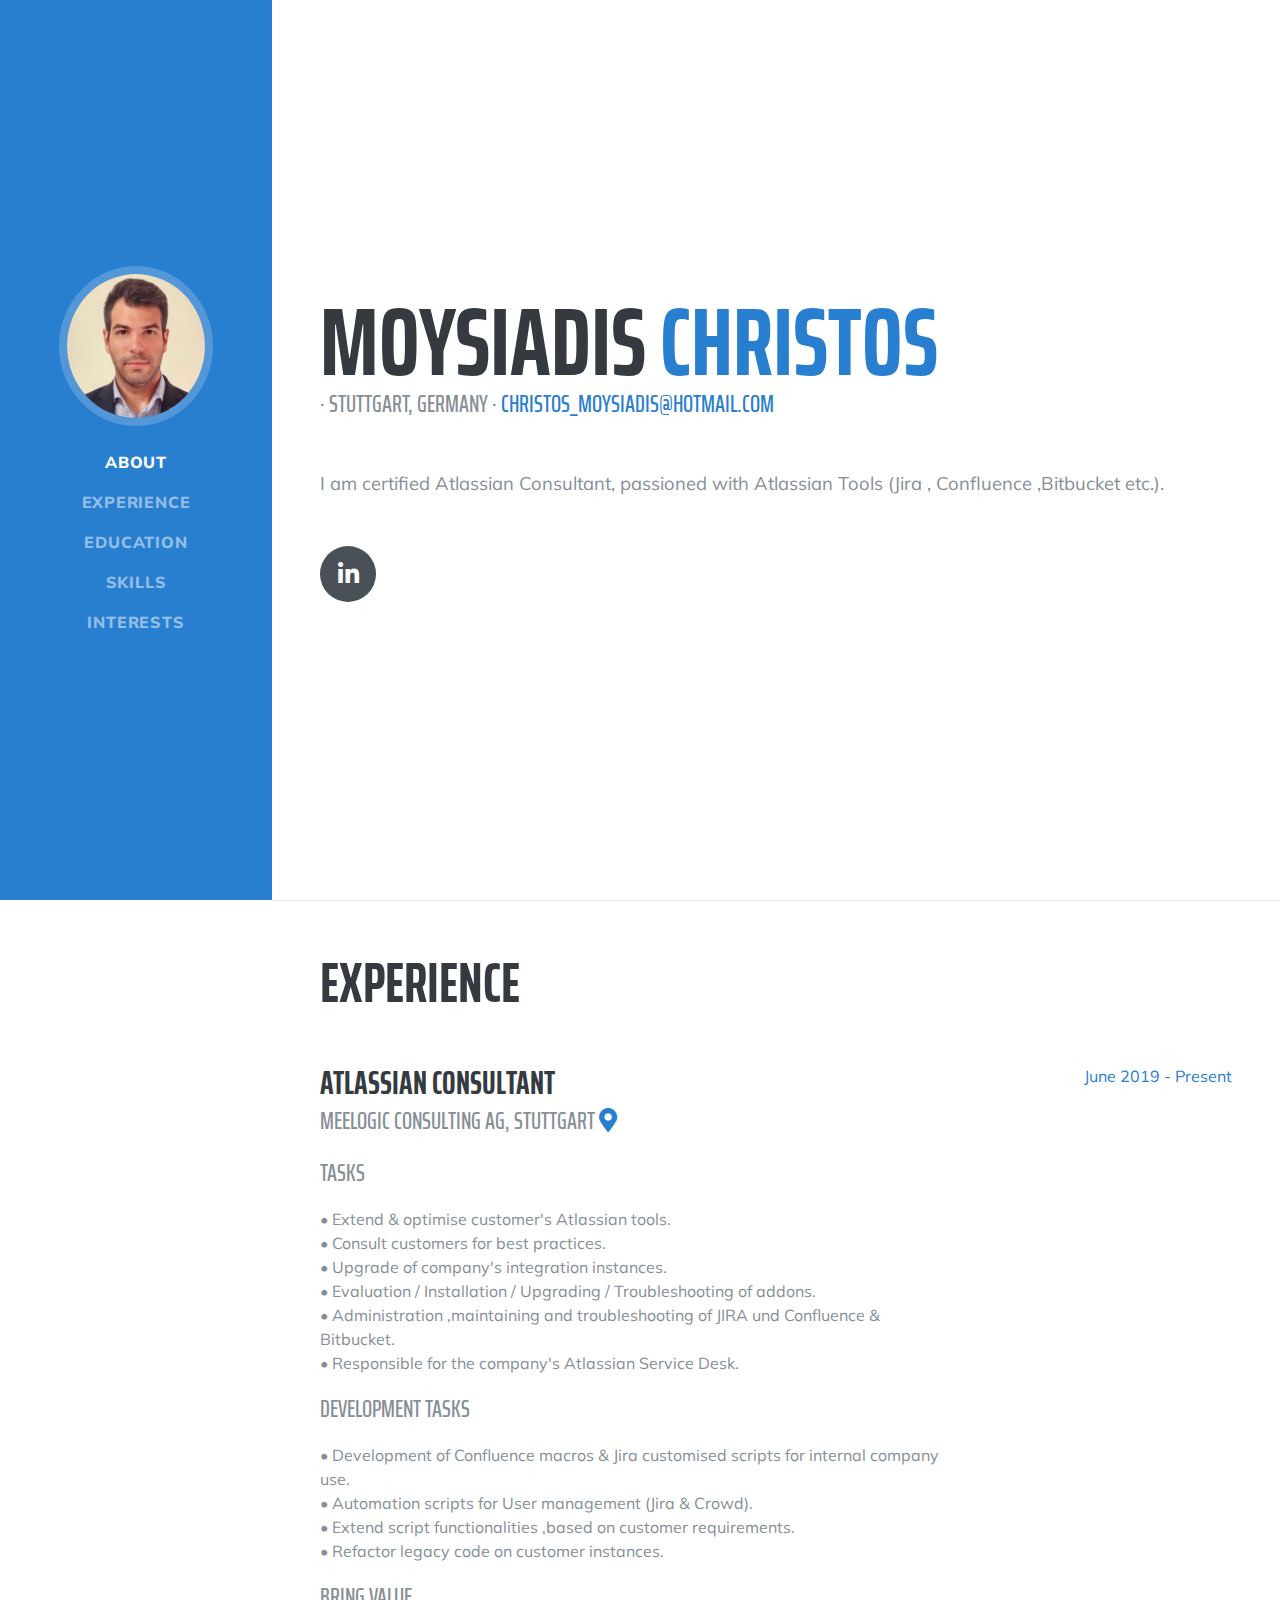
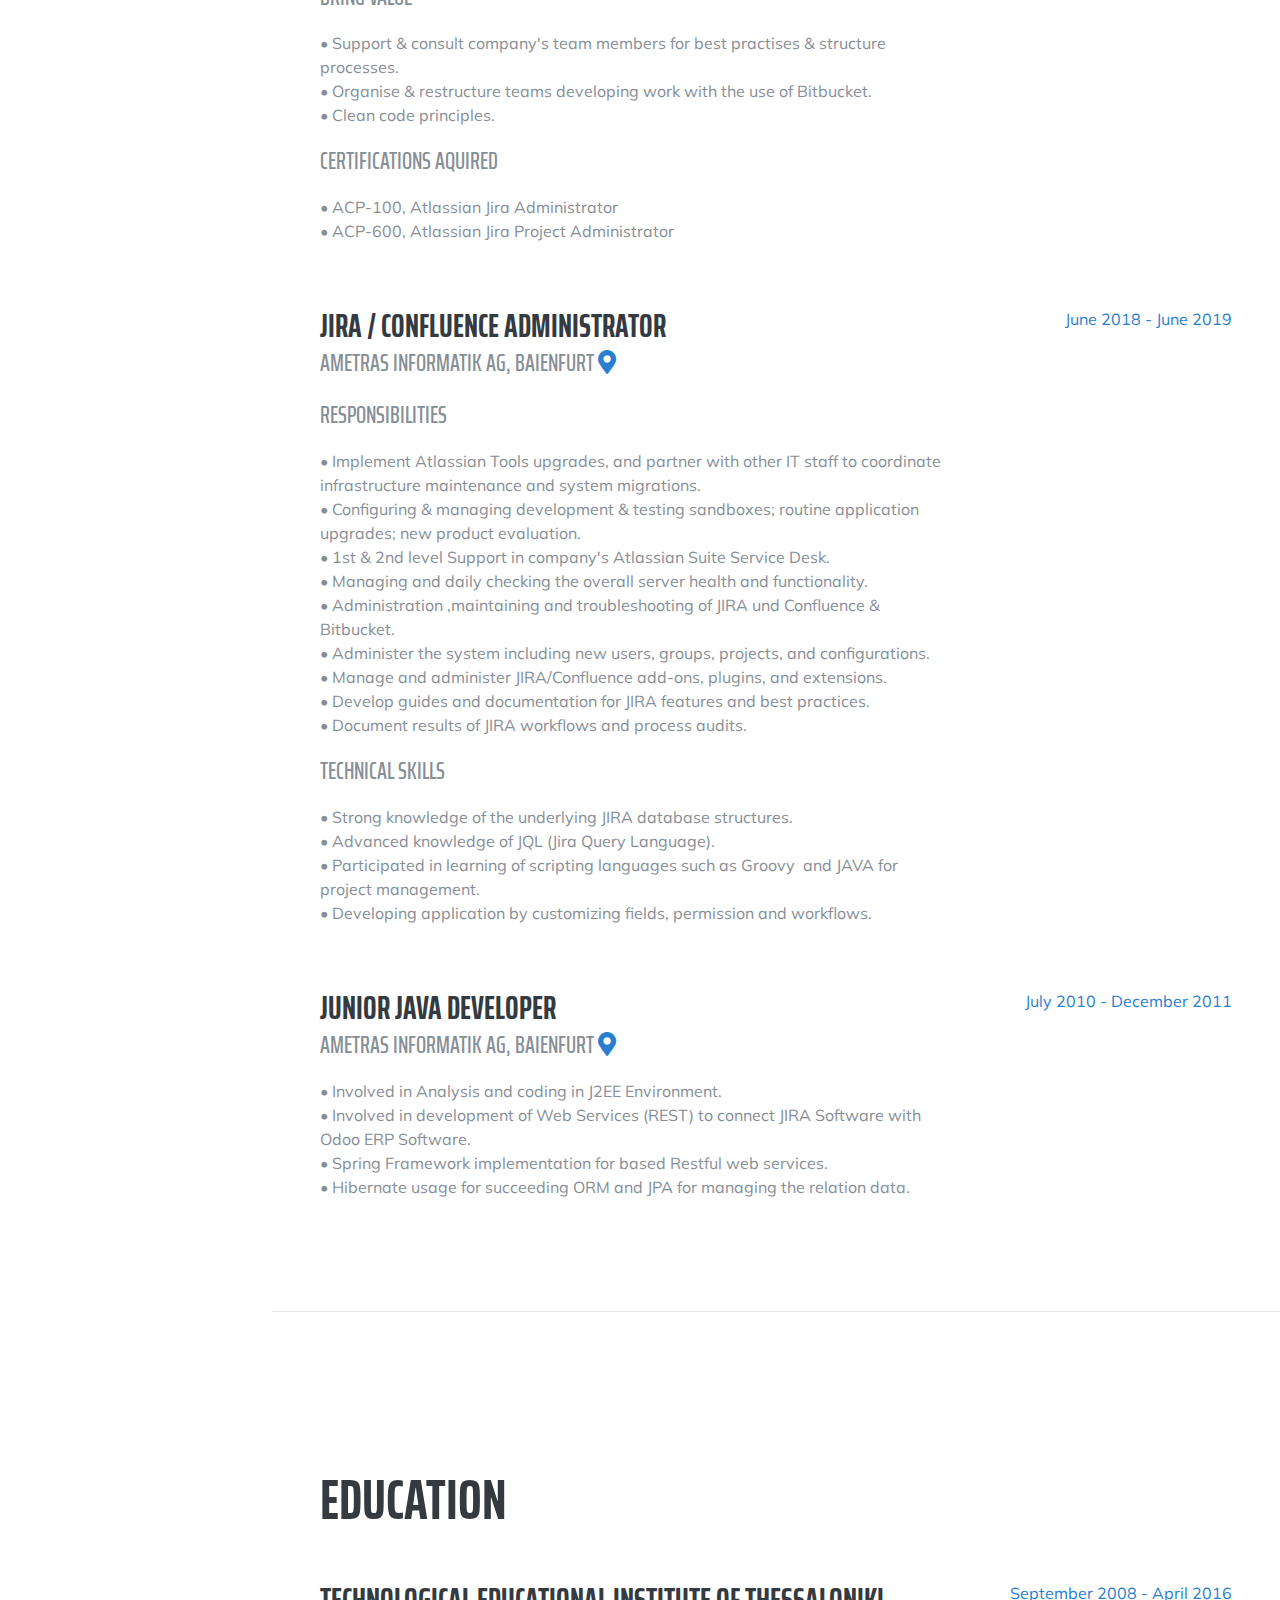
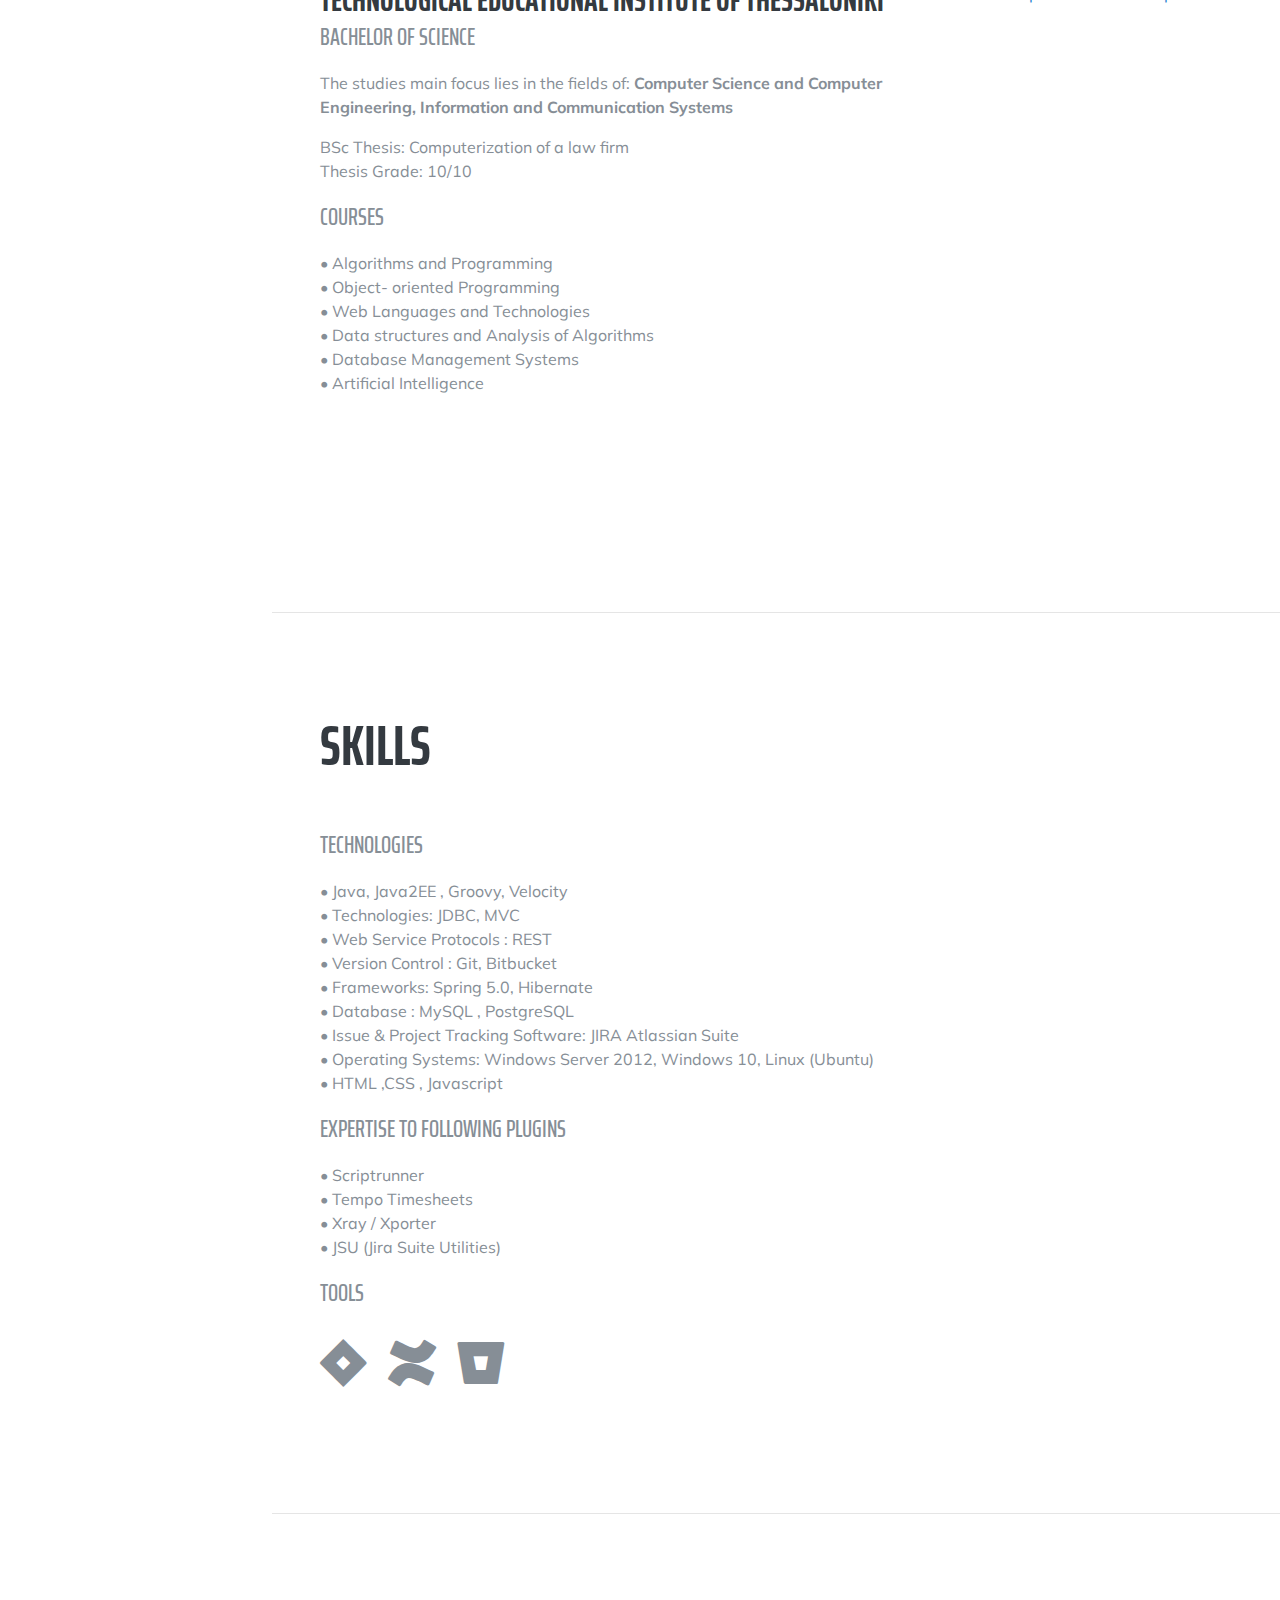
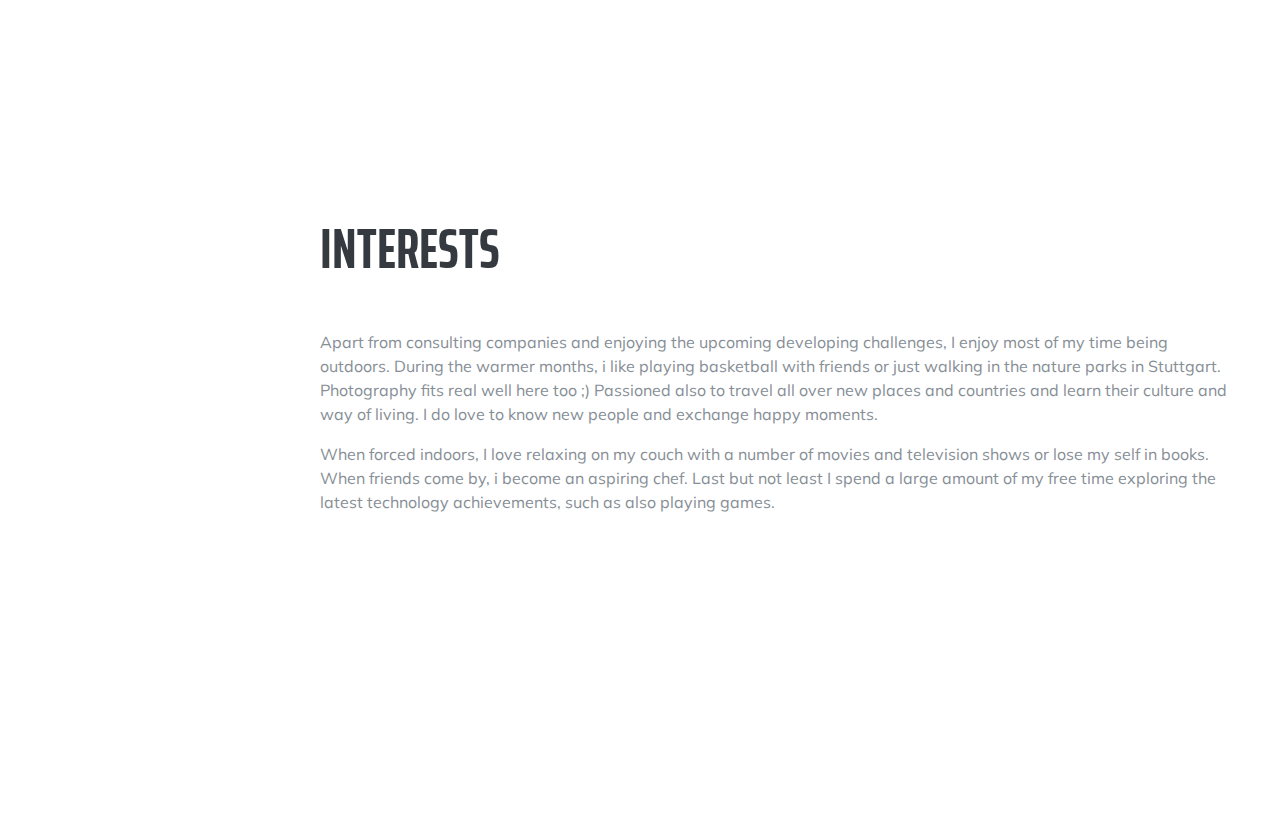
==== commit 9da030da: "update css,index" ====
--- a/index.html
+++ b/index.html
@@ -19,8 +19,8 @@
   <link href="vendor/fontawesome-free/css/all.min.css" rel="stylesheet">
 
   <!-- Custom styles for this template -->
-  <link href="css/resume.min.css" rel="stylesheet">
-
+<link href="css/resume.min.css" rel="stylesheet">
+  <!--<link href="css/resume.css" rel="stylesheet">-->
 </head>
 
 <body id="page-top">
@@ -309,8 +309,12 @@
     <section class="resume-section p-3 p-lg-5 d-flex align-items-center" id="interests">
       <div class="w-100">
         <h2 class="mb-5">Interests</h2>
-        <p>Apart from being a web developer, I enjoy most of my time being outdoors. In the winter, I am an avid skier and novice ice climber. During the warmer months here in Colorado, I enjoy mountain biking, free climbing, and kayaking.</p>
-        <p class="mb-0">When forced indoors, I follow a number of sci-fi and fantasy genre movies and television shows, I am an aspiring chef, and I spend a large amount of my free time exploring the latest technology advancements in the front-end web development world.</p>
+        <p>Apart from consulting companies and enjoying the upcoming developing challenges, I enjoy most of my time being outdoors.
+          During the warmer months, i like playing basketball with friends or just walking in the nature parks in Stuttgart. Photography fits real well here too ;)
+          Passioned also to travel all over new places and countries and learn their culture and way of living. I do love to know new people and exchange happy moments.
+        </p>
+        <p class="mb-0">When forced indoors, I love relaxing on my couch with a number of movies and television shows or lose my self in books. 
+          When friends come by, i become an aspiring chef. Last but not least I spend a large amount of my free time exploring the latest technology achievements, such as also playing games.</p>
       </div>
     </section>
     
--- a/css/resume.min.css
+++ b/css/resume.min.css
@@ -2,4 +2,5 @@
  * Start Bootstrap - Resume v5.0.8 (https://startbootstrap.com/template-overviews/resume)
  * Copyright 2013-2019 Start Bootstrap
  * Licensed under MIT (https://github.com/BlackrockDigital/startbootstrap-resume/blob/master/LICENSE)
- */body{font-family:Muli,-apple-system,BlinkMacSystemFont,'Segoe UI',Roboto,'Helvetica Neue',Arial,sans-serif,'Apple Color Emoji','Segoe UI Emoji','Segoe UI Symbol','Noto Color Emoji';padding-top:54px;color:#868e96}@media (min-width:992px){body{padding-top:0;padding-left:17rem}}h1,h2,h3,h4,h5,h6{font-family:'Saira Extra Condensed',-apple-system,BlinkMacSystemFont,'Segoe UI',Roboto,'Helvetica Neue',Arial,sans-serif,'Apple Color Emoji','Segoe UI Emoji','Segoe UI Symbol','Noto Color Emoji';font-weight:700;text-transform:uppercase;color:#343a40}h1{font-size:6rem;line-height:5.5rem}h2{font-size:3.5rem}h3{font-size:2rem}p.lead{font-size:1.15rem;font-weight:400}.subheading{text-transform:uppercase;font-weight:500;font-family:'Saira Extra Condensed',-apple-system,BlinkMacSystemFont,'Segoe UI',Roboto,'Helvetica Neue',Arial,sans-serif,'Apple Color Emoji','Segoe UI Emoji','Segoe UI Symbol','Noto Color Emoji';font-size:1.5rem}.social-icons a{display:inline-block;height:3.5rem;width:3.5rem;background-color:#495057;color:#fff!important;border-radius:100%;text-align:center;font-size:1.5rem;line-height:3.5rem;margin-right:1rem}.social-icons a:last-child{margin-right:0}.social-icons a:hover{background-color:#bd5d38}.dev-icons{font-size:3rem}.dev-icons .list-inline-item i:hover{color:#bd5d38}#sideNav .navbar-nav .nav-item .nav-link{font-weight:800;letter-spacing:.05rem;text-transform:uppercase}#sideNav .navbar-toggler:focus{outline-color:#d48a6e}@media (min-width:992px){#sideNav{text-align:center;position:fixed;top:0;left:0;display:flex;flex-direction:column;width:17rem;height:100vh}#sideNav .navbar-brand{display:flex;margin:auto auto 0;padding:.5rem}#sideNav .navbar-brand .img-profile{max-width:10rem;max-height:10rem;border:.5rem solid rgba(255,255,255,.2)}#sideNav .navbar-collapse{display:flex;align-items:flex-start;flex-grow:0;width:100%;margin-bottom:auto}#sideNav .navbar-collapse .navbar-nav{flex-direction:column;width:100%}#sideNav .navbar-collapse .navbar-nav .nav-item{display:block}#sideNav .navbar-collapse .navbar-nav .nav-item .nav-link{display:block}}section.resume-section{padding-top:5rem!important;padding-bottom:5rem!important;max-width:75rem}section.resume-section .resume-item .resume-date{min-width:none}@media (min-width:768px){section.resume-section{min-height:100vh}section.resume-section .resume-item .resume-date{min-width:18rem}}@media (min-width:992px){section.resume-section{padding-top:3rem!important;padding-bottom:3rem!important}}.bg-primary{background-color:#bd5d38!important}.text-primary{color:#bd5d38!important}a{color:#bd5d38}a:active,a:focus,a:hover{color:#824027}+ */
+ body{font-family:Muli,-apple-system,BlinkMacSystemFont,'Segoe UI',Roboto,'Helvetica Neue',Arial,sans-serif,'Apple Color Emoji','Segoe UI Emoji','Segoe UI Symbol','Noto Color Emoji';padding-top:54px;color:#868e96}@media (min-width:992px){body{padding-top:0;padding-left:17rem}}h1,h2,h3,h4,h5,h6{font-family:'Saira Extra Condensed',-apple-system,BlinkMacSystemFont,'Segoe UI',Roboto,'Helvetica Neue',Arial,sans-serif,'Apple Color Emoji','Segoe UI Emoji','Segoe UI Symbol','Noto Color Emoji';font-weight:700;text-transform:uppercase;color:#343a40}h1{font-size:6rem;line-height:5.5rem}h2{font-size:3.5rem}h3{font-size:2rem}p.lead{font-size:1.15rem;font-weight:400}.subheading{text-transform:uppercase;font-weight:500;font-family:'Saira Extra Condensed',-apple-system,BlinkMacSystemFont,'Segoe UI',Roboto,'Helvetica Neue',Arial,sans-serif,'Apple Color Emoji','Segoe UI Emoji','Segoe UI Symbol','Noto Color Emoji';font-size:1.5rem}.social-icons a{display:inline-block;height:3.5rem;width:3.5rem;background-color:#495057;color:#fff!important;border-radius:100%;text-align:center;font-size:1.5rem;line-height:3.5rem;margin-right:1rem}.social-icons a:last-child{margin-right:0}.social-icons a:hover{background-color:#287ecf}.dev-icons{font-size:3rem}.dev-icons .list-inline-item i:hover{color:#287ecf}#sideNav .navbar-nav .nav-item .nav-link{font-weight:800;letter-spacing:.05rem;text-transform:uppercase}#sideNav .navbar-toggler:focus{outline-color:#287ecf}@media (min-width:992px){#sideNav{text-align:center;position:fixed;top:0;left:0;display:flex;flex-direction:column;width:17rem;height:100vh}#sideNav .navbar-brand{display:flex;margin:auto auto 0;padding:.5rem}#sideNav .navbar-brand .img-profile{max-width:10rem;max-height:10rem;border:.5rem solid rgba(255,255,255,.2)}#sideNav .navbar-collapse{display:flex;align-items:flex-start;flex-grow:0;width:100%;margin-bottom:auto}#sideNav .navbar-collapse .navbar-nav{flex-direction:column;width:100%}#sideNav .navbar-collapse .navbar-nav .nav-item{display:block}#sideNav .navbar-collapse .navbar-nav .nav-item .nav-link{display:block}}section.resume-section{padding-top:3rem!important;padding-bottom:1rem!important;max-width:75rem}section.resume-section .resume-item .resume-date{min-width:none}@media (min-width:768px){section.resume-section{min-height:100vh}section.resume-section .resume-item .resume-date{min-width:18rem}}@media (min-width:992px){section.resume-section{padding-top:3rem!important;padding-bottom:3rem!important}}.bg-primary{background-color:#287ecf!important}.text-primary{color:#287ecf!important}a{color:#287ecf}a:active,a:focus,a:hover{color:#2758df}--- a/css/resume.css
+++ b/css/resume.css
@@ -0,0 +1,176 @@
+/*!
+ * Start Bootstrap - Resume v5.0.8 (https://startbootstrap.com/template-overviews/resume)
+ * Copyright 2013-2019 Start Bootstrap
+ * Licensed under MIT (https://github.com/BlackrockDigital/startbootstrap-resume/blob/master/LICENSE)
+ */
+
+body {
+  font-family: 'Muli', -apple-system, BlinkMacSystemFont, 'Segoe UI', Roboto, 'Helvetica Neue', Arial, sans-serif, 'Apple Color Emoji', 'Segoe UI Emoji', 'Segoe UI Symbol', 'Noto Color Emoji';
+  padding-top: 54px;
+  color: #868e96;
+}
+
+@media (min-width: 992px) {
+  body {
+    padding-top: 0;
+    padding-left: 17rem;
+  }
+}
+
+h1,
+h2,
+h3,
+h4,
+h5,
+h6 {
+  font-family: 'Saira Extra Condensed', -apple-system, BlinkMacSystemFont, 'Segoe UI', Roboto, 'Helvetica Neue', Arial, sans-serif, 'Apple Color Emoji', 'Segoe UI Emoji', 'Segoe UI Symbol', 'Noto Color Emoji';
+  font-weight: 700;
+  text-transform: uppercase;
+  color: #343a40;
+}
+
+h1 {
+  font-size: 6rem;
+  line-height: 5.5rem;
+}
+
+h2 {
+  font-size: 3.5rem;
+}
+
+h3 {
+  font-size: 2rem;
+}
+
+p.lead {
+  font-size: 1.15rem;
+  font-weight: 400;
+}
+
+.subheading {
+  text-transform: uppercase;
+  font-weight: 500;
+  font-family: 'Saira Extra Condensed', -apple-system, BlinkMacSystemFont, 'Segoe UI', Roboto, 'Helvetica Neue', Arial, sans-serif, 'Apple Color Emoji', 'Segoe UI Emoji', 'Segoe UI Symbol', 'Noto Color Emoji';
+  font-size: 1.5rem;
+}
+
+.social-icons a {
+  display: inline-block;
+  height: 3.5rem;
+  width: 3.5rem;
+  background-color: #495057;
+  color: #fff !important;
+  border-radius: 100%;
+  text-align: center;
+  font-size: 1.5rem;
+  line-height: 3.5rem;
+  margin-right: 1rem;
+}
+
+.social-icons a:last-child {
+  margin-right: 0;
+}
+
+.social-icons a:hover {
+  background-color: #287ecf;
+}
+
+.dev-icons {
+  font-size: 3rem;
+}
+
+.dev-icons .list-inline-item i:hover {
+  color: #287ecf;
+}
+
+#sideNav .navbar-nav .nav-item .nav-link {
+  font-weight: 800;
+  letter-spacing: 0.05rem;
+  text-transform: uppercase;
+}
+
+#sideNav .navbar-toggler:focus {
+  outline-color: #287ecf;
+}
+
+@media (min-width: 992px) {
+  #sideNav {
+    text-align: center;
+    position: fixed;
+    top: 0;
+    left: 0;
+    display: flex;
+    flex-direction: column;
+    width: 17rem;
+    height: 100vh;
+  }
+  #sideNav .navbar-brand {
+    display: flex;
+    margin: auto auto 0;
+    padding: 0.5rem;
+  }
+  #sideNav .navbar-brand .img-profile {
+    max-width: 10rem;
+    max-height: 10rem;
+    border: 0.5rem solid rgba(255, 255, 255, 0.2);
+  }
+  #sideNav .navbar-collapse {
+    display: flex;
+    align-items: flex-start;
+    flex-grow: 0;
+    width: 100%;
+    margin-bottom: auto;
+  }
+  #sideNav .navbar-collapse .navbar-nav {
+    flex-direction: column;
+    width: 100%;
+  }
+  #sideNav .navbar-collapse .navbar-nav .nav-item {
+    display: block;
+  }
+  #sideNav .navbar-collapse .navbar-nav .nav-item .nav-link {
+    display: block;
+  }
+}
+
+section.resume-section {
+  padding-top: 3rem !important;
+  padding-bottom: 1rem !important;
+  max-width: 75rem;
+}
+
+section.resume-section .resume-item .resume-date {
+  min-width: none;
+}
+
+@media (min-width: 768px) {
+  section.resume-section {
+    min-height: 100vh;
+  }
+  section.resume-section .resume-item .resume-date {
+    min-width: 18rem;
+  }
+}
+
+@media (min-width: 992px) {
+  section.resume-section {
+    padding-top: 3rem !important;
+    padding-bottom: 3rem !important;
+  }
+}
+
+.bg-primary {
+  background-color: #287ecf !important;
+}
+
+.text-primary {
+  color: #287ecf !important;
+}
+
+a {
+  color: #287ecf;
+}
+
+a:hover, a:focus, a:active {
+  color: #2758df;
+}
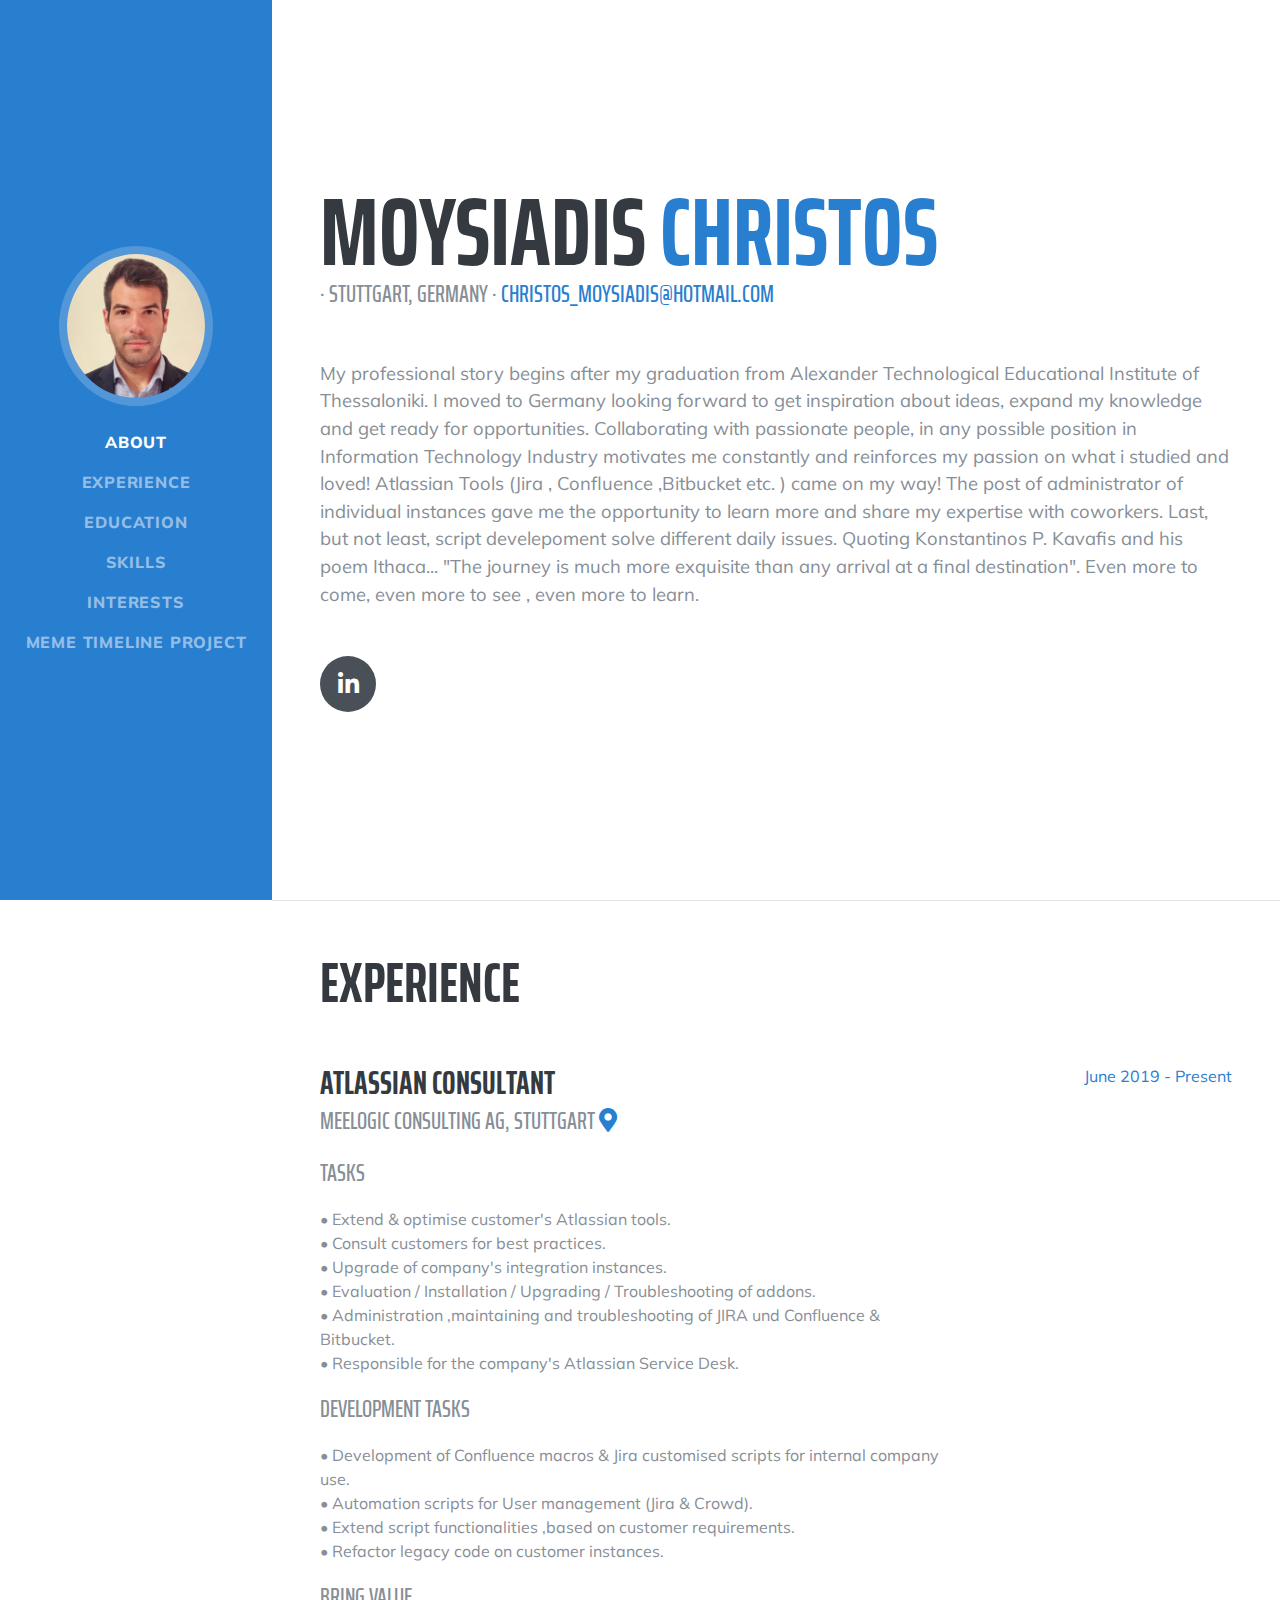
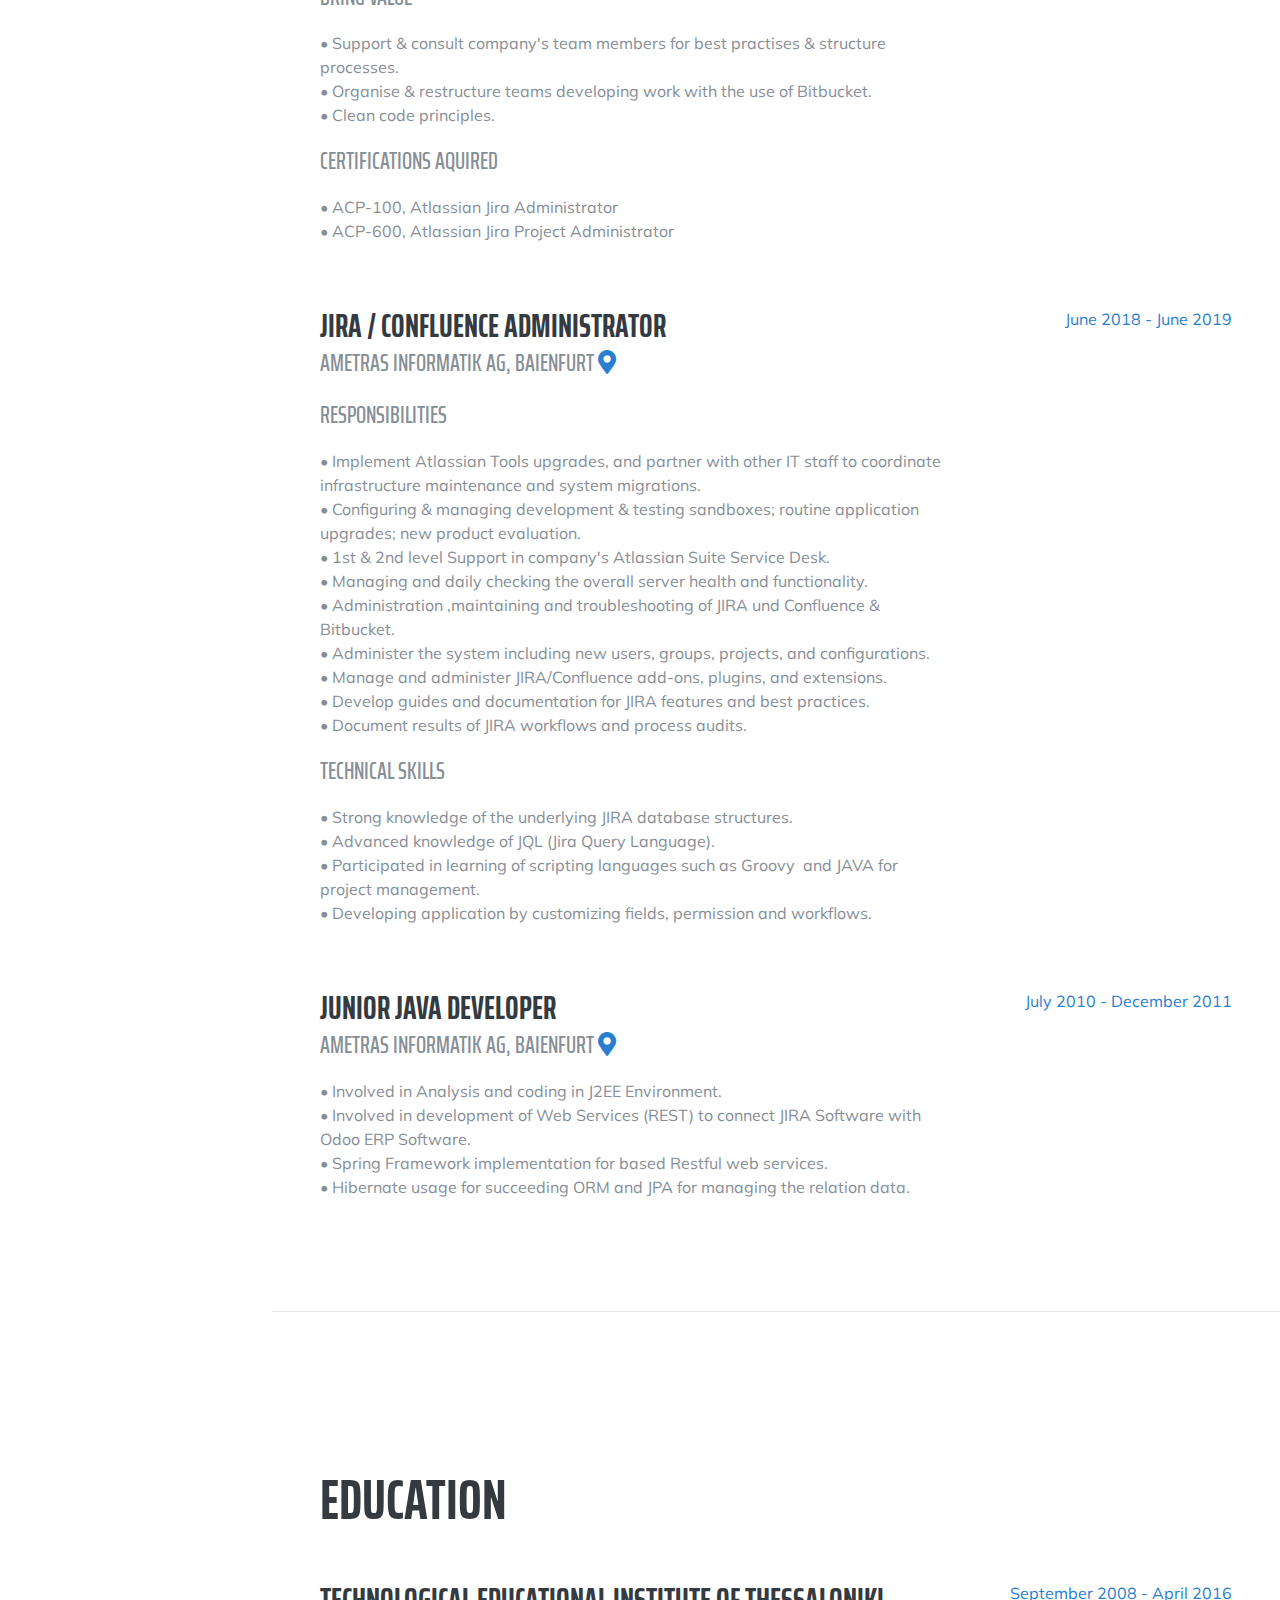
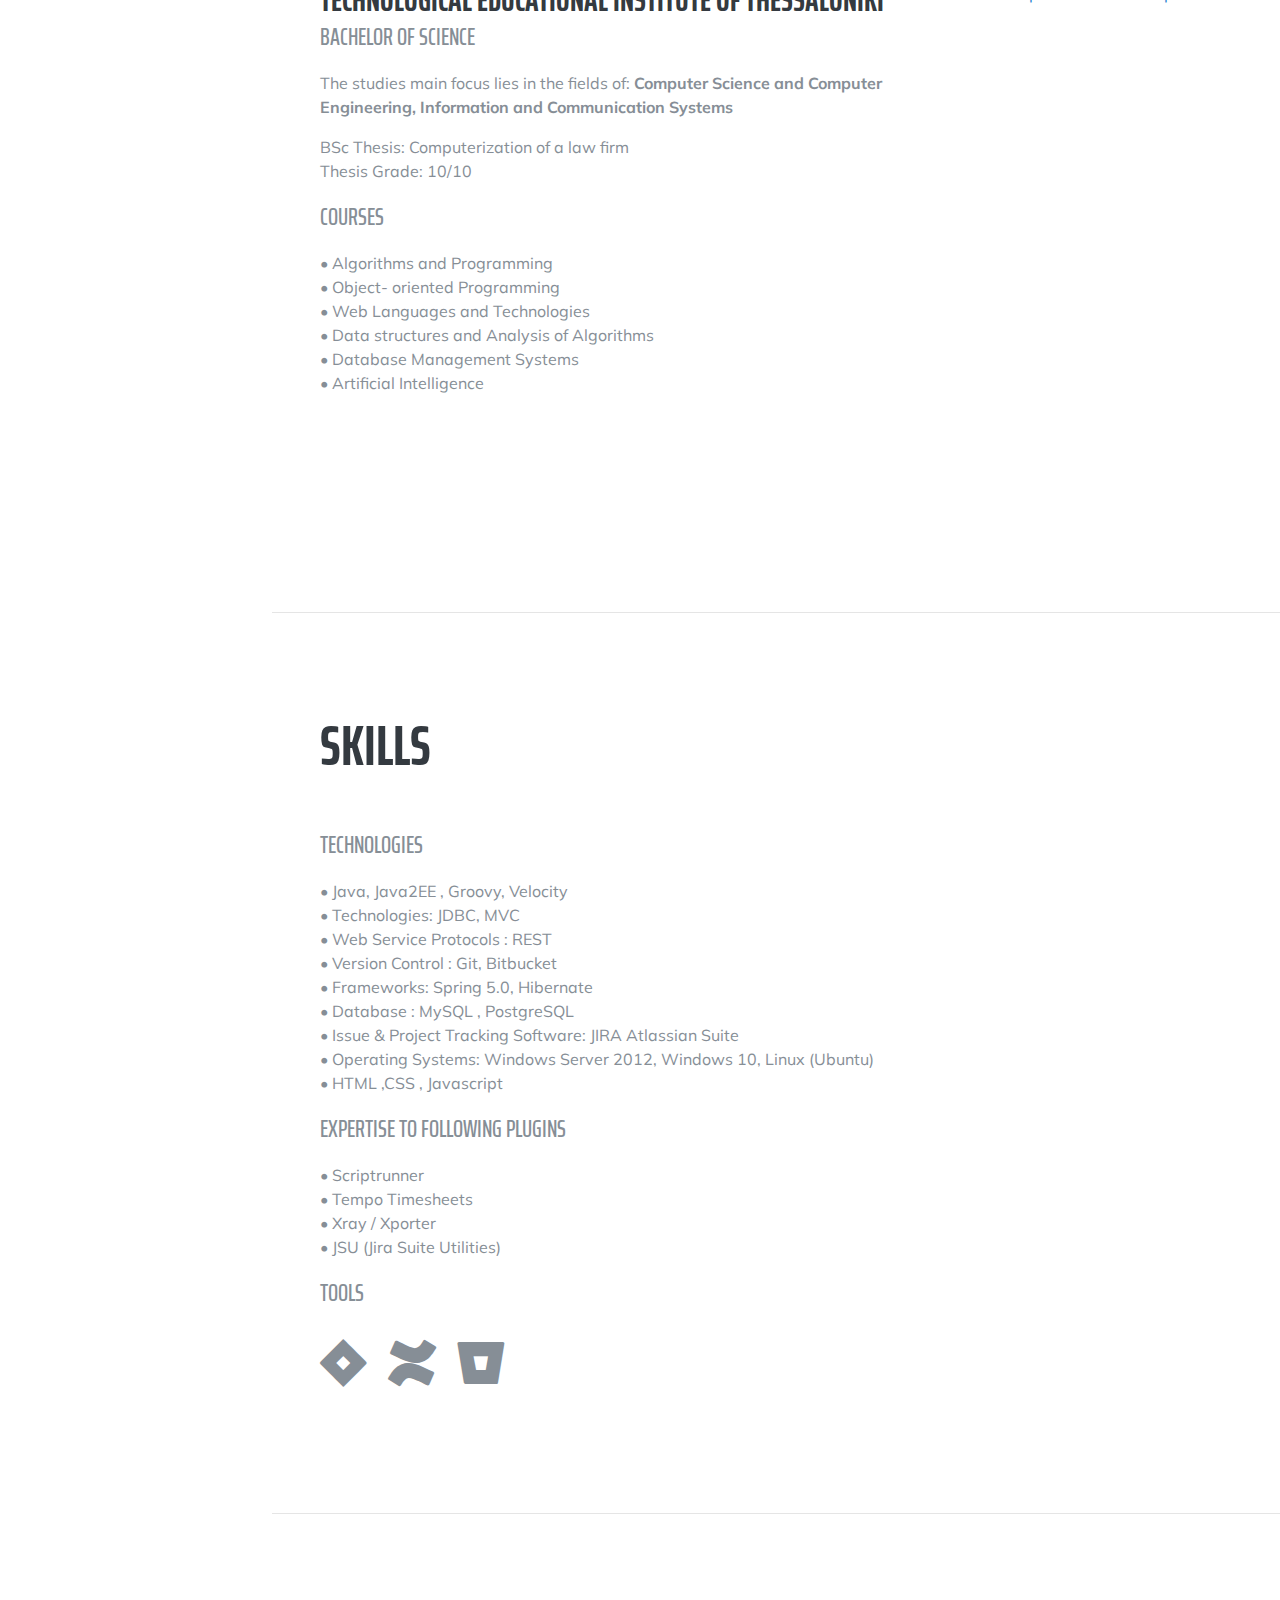
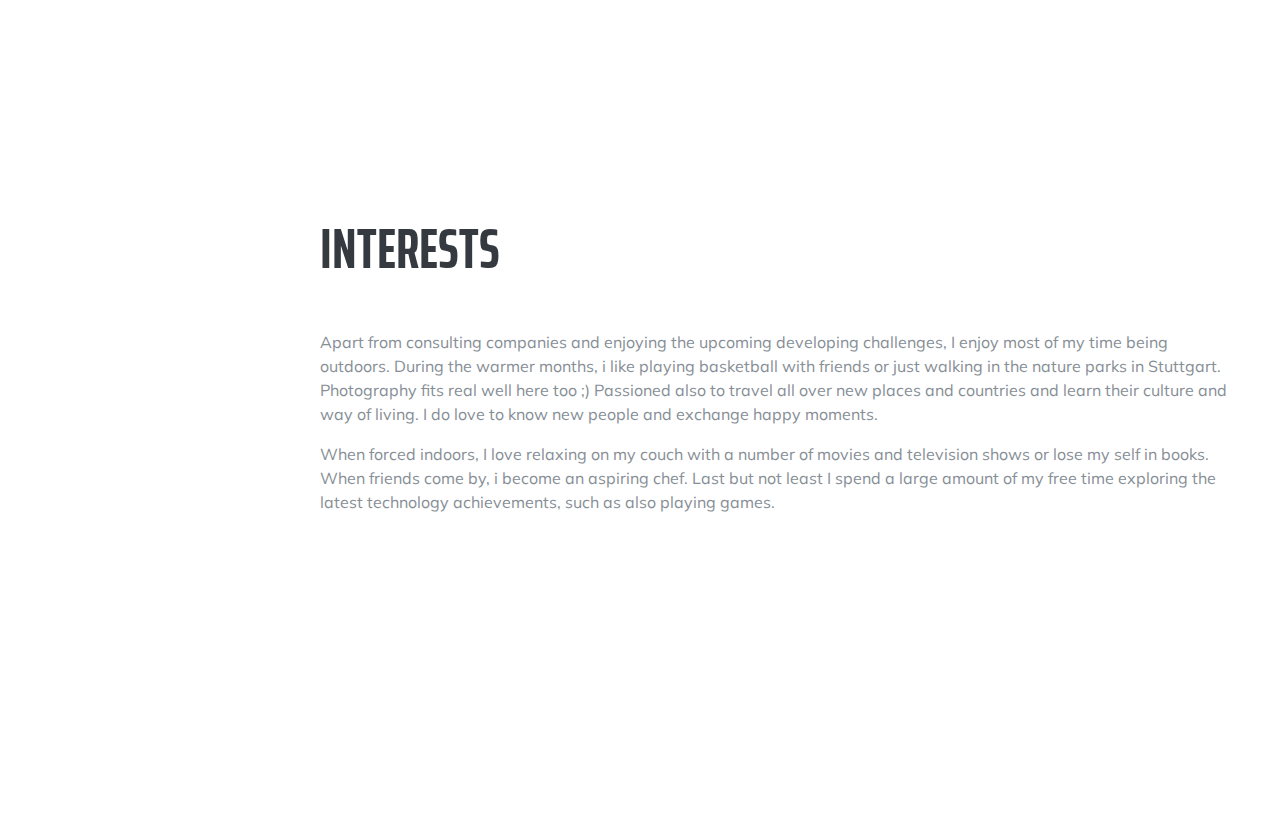
==== commit 44e559ef: "timeline" ====
--- a/index.html
+++ b/index.html
@@ -52,6 +52,9 @@
         <li class="nav-item">
           <a class="nav-link js-scroll-trigger" href="#interests">Interests</a>
         </li>
+        <li class="nav-item">
+          <a class="nav-link js-scroll-trigger" href="https://christosmoysiadis.github.io/memetimeline">Meme Timeline Project</a>
+        </li>
       </ul>
     </div>
   </nav>
@@ -67,7 +70,14 @@
           <a href="mailto:name@email.com">christos_moysiadis@hotmail.com</a>
         </div>
         <p class="lead mb-5">
-          I am certified Atlassian Consultant, passioned with Atlassian Tools (Jira , Confluence ,Bitbucket etc.). 
+          My professional story begins after my graduation from Alexander Technological Educational Institute of Thessaloniki. 
+          I moved to Germany looking forward to get inspiration about ideas, expand my knowledge and get ready for opportunities.
+          Collaborating with passionate people, in any possible position in Information Technology Industry motivates me constantly and reinforces my passion on what i studied and loved!
+          Atlassian Tools (Jira , Confluence ,Bitbucket etc. ) came on my way! 
+          The post of administrator of individual instances gave me the opportunity to learn more and share my expertise with coworkers. Last, but not least, script develepoment solve different daily issues.
+
+          Quoting Konstantinos P. Kavafis and his poem Ithaca... "The journey is much more exquisite than any arrival at a final destination". Even more to come, even more to see , even more to learn. 
+
         </p>
         <div class="social-icons">
           <a href="https://www.linkedin.com/in/christos-moysiadis/">
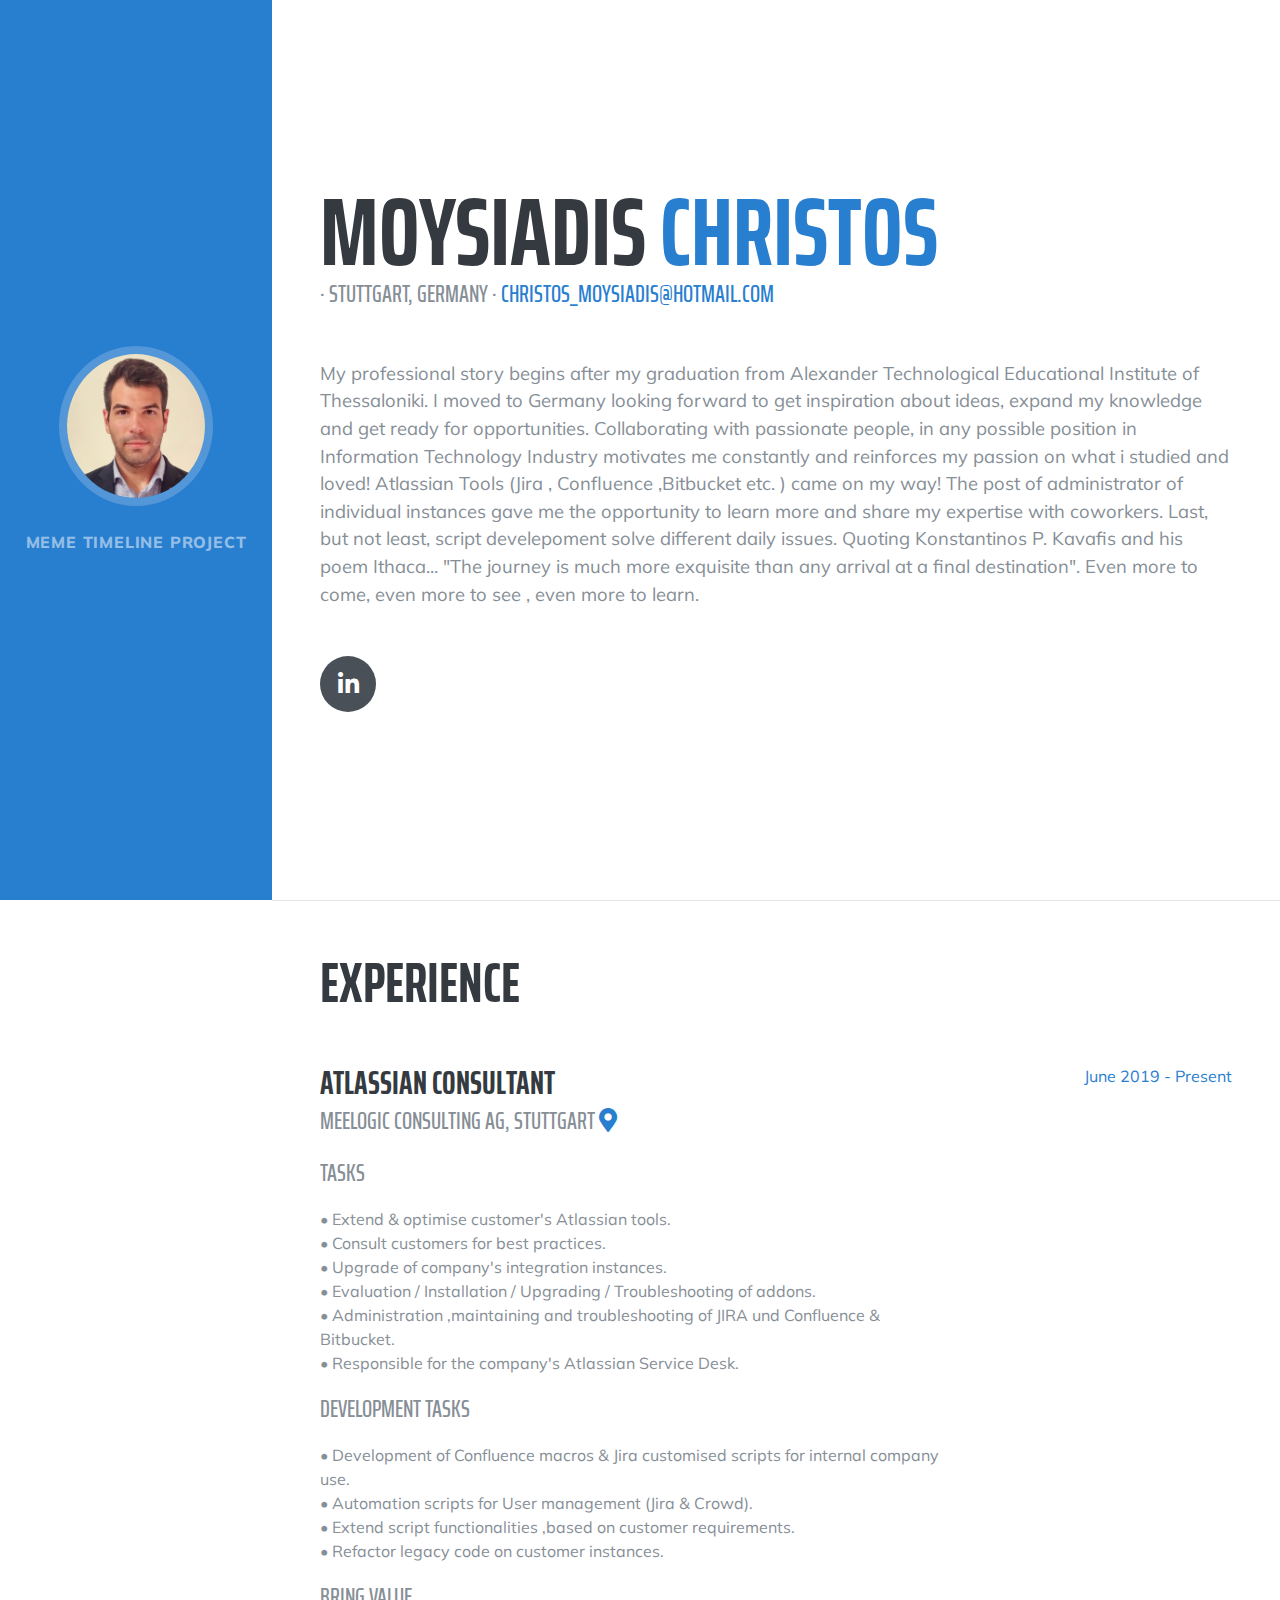
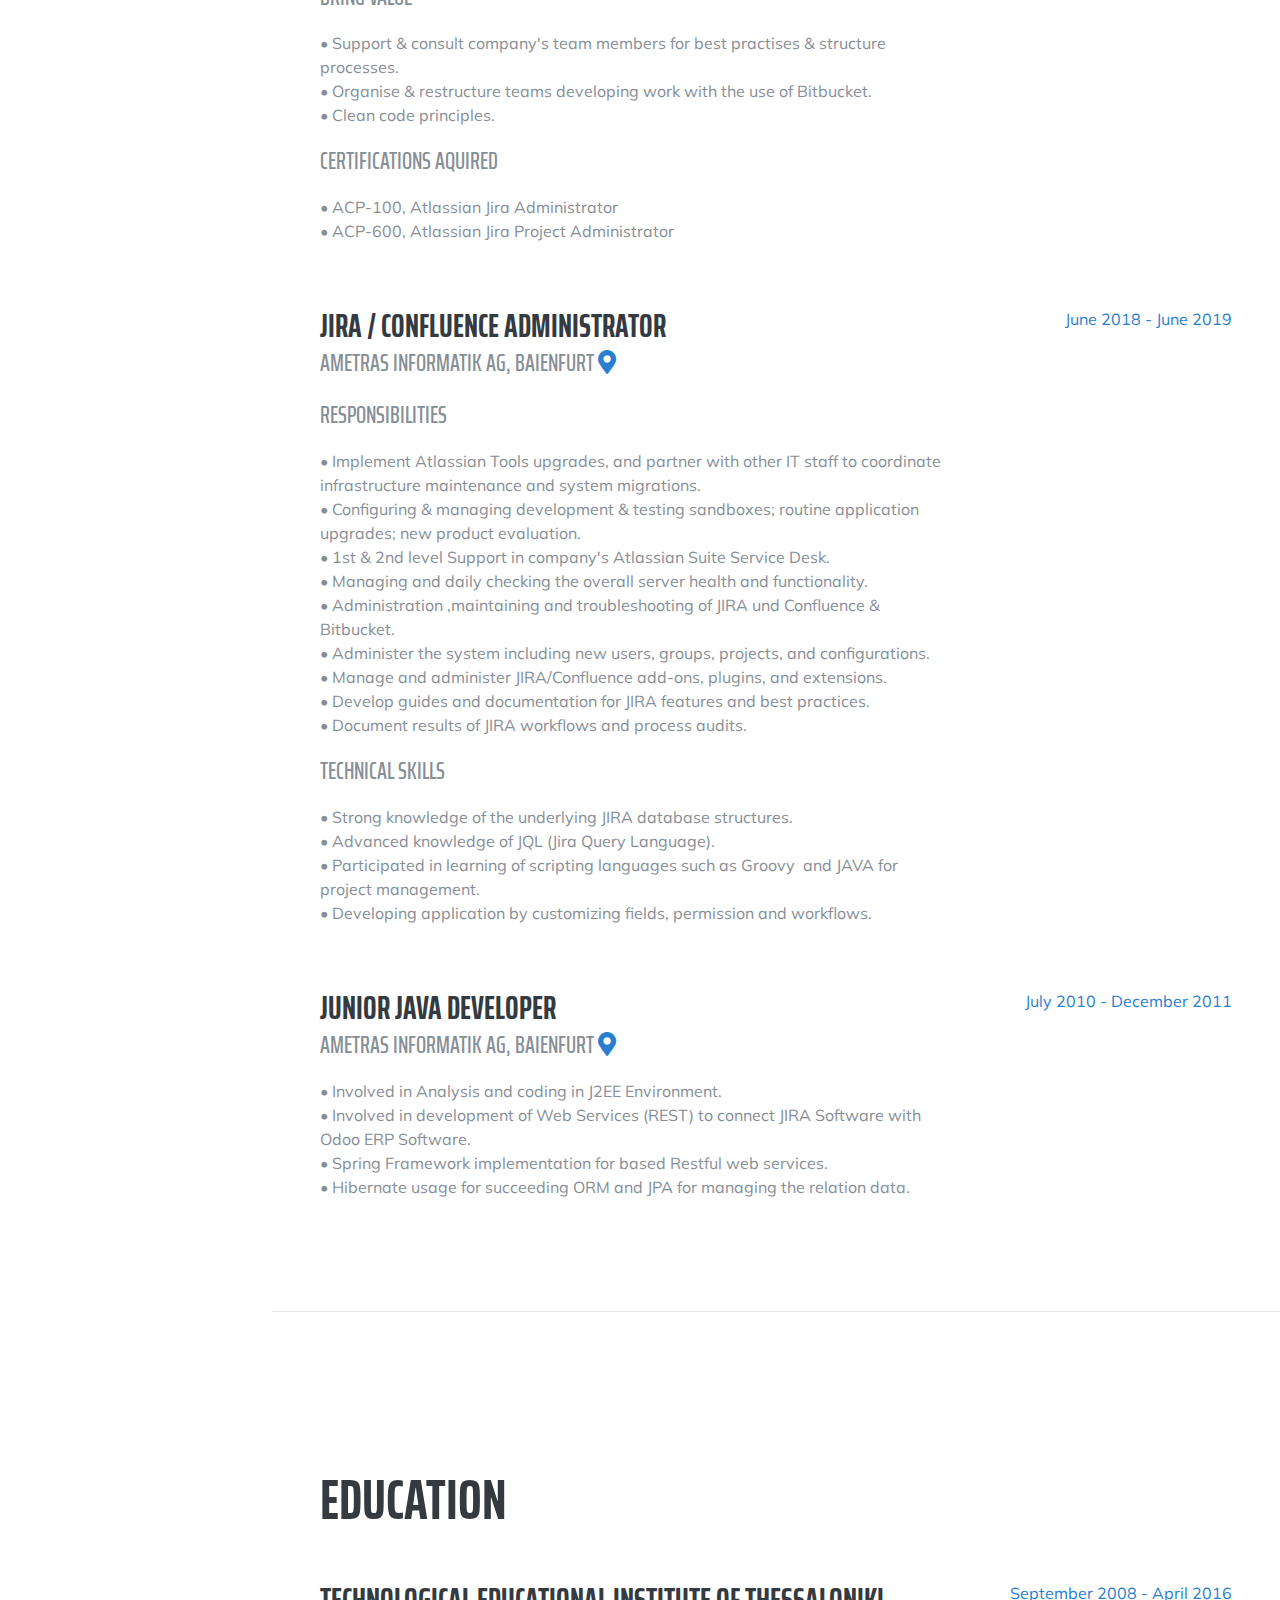
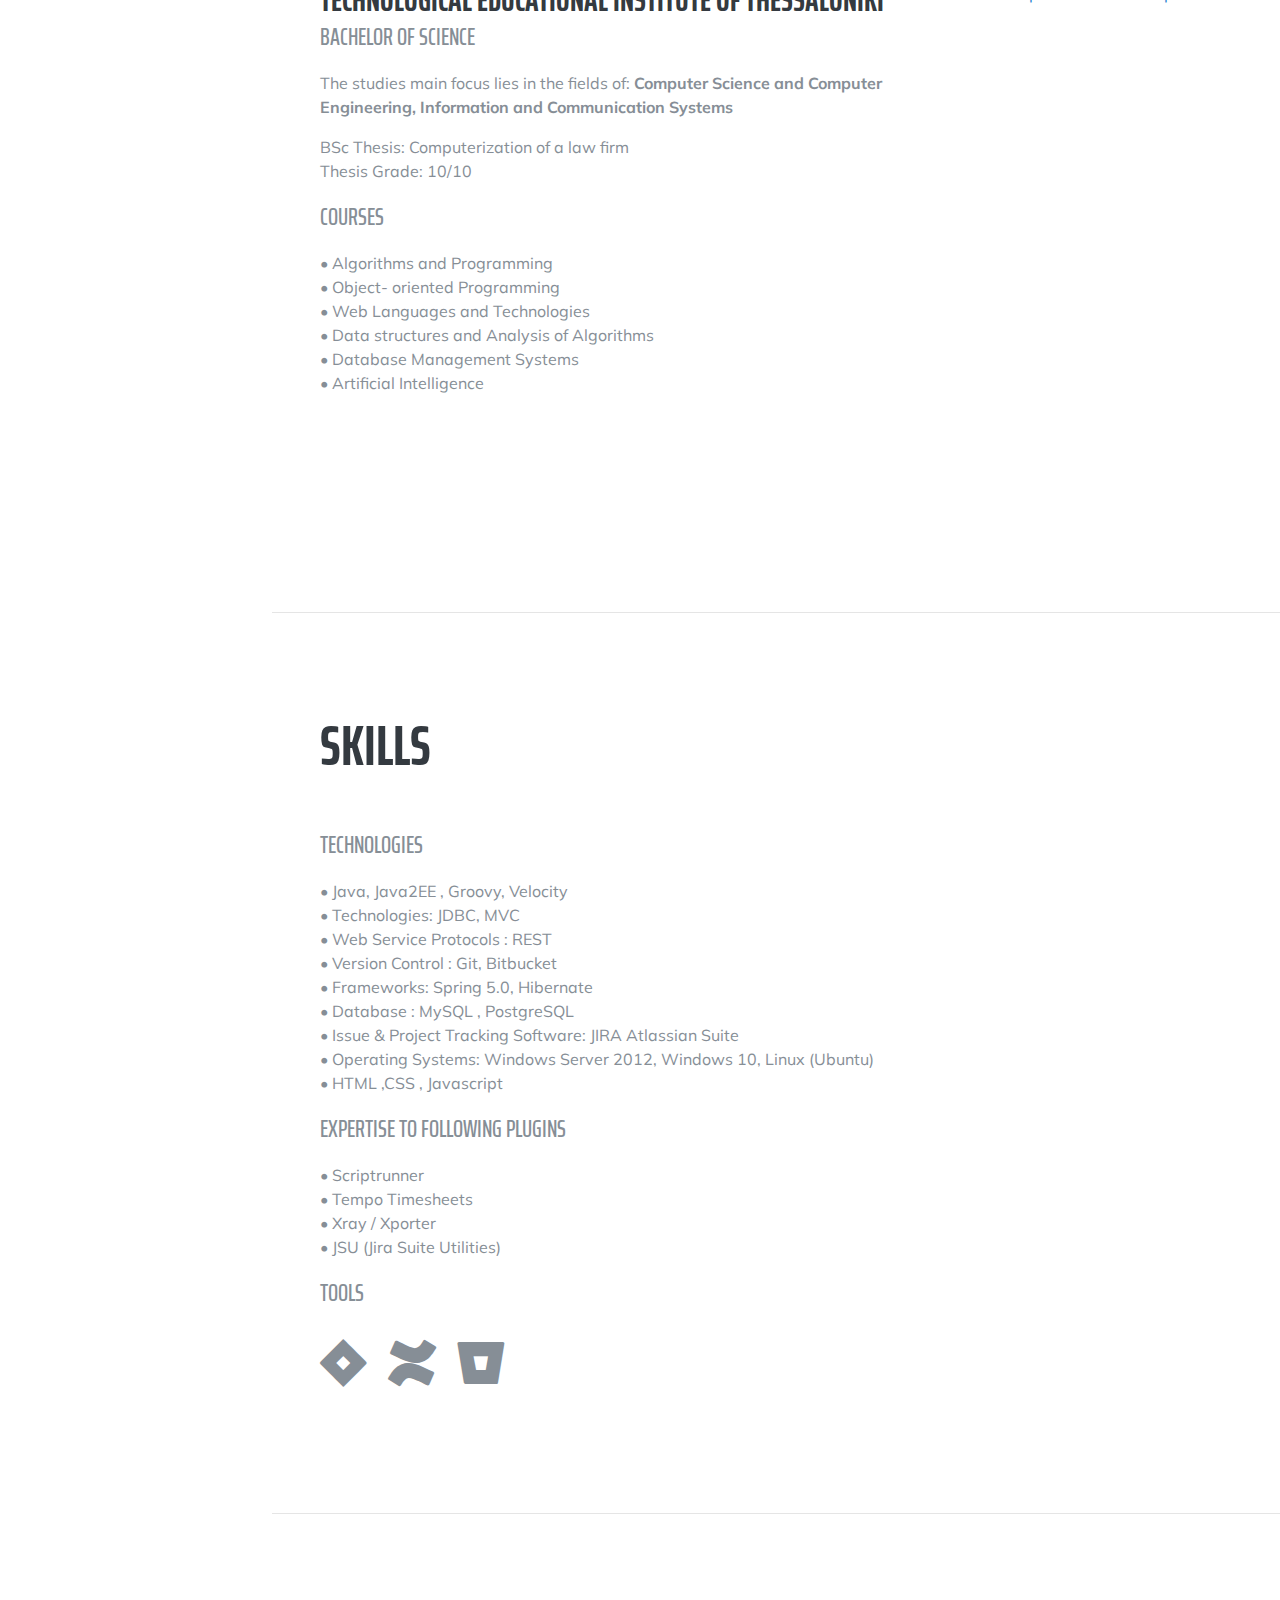
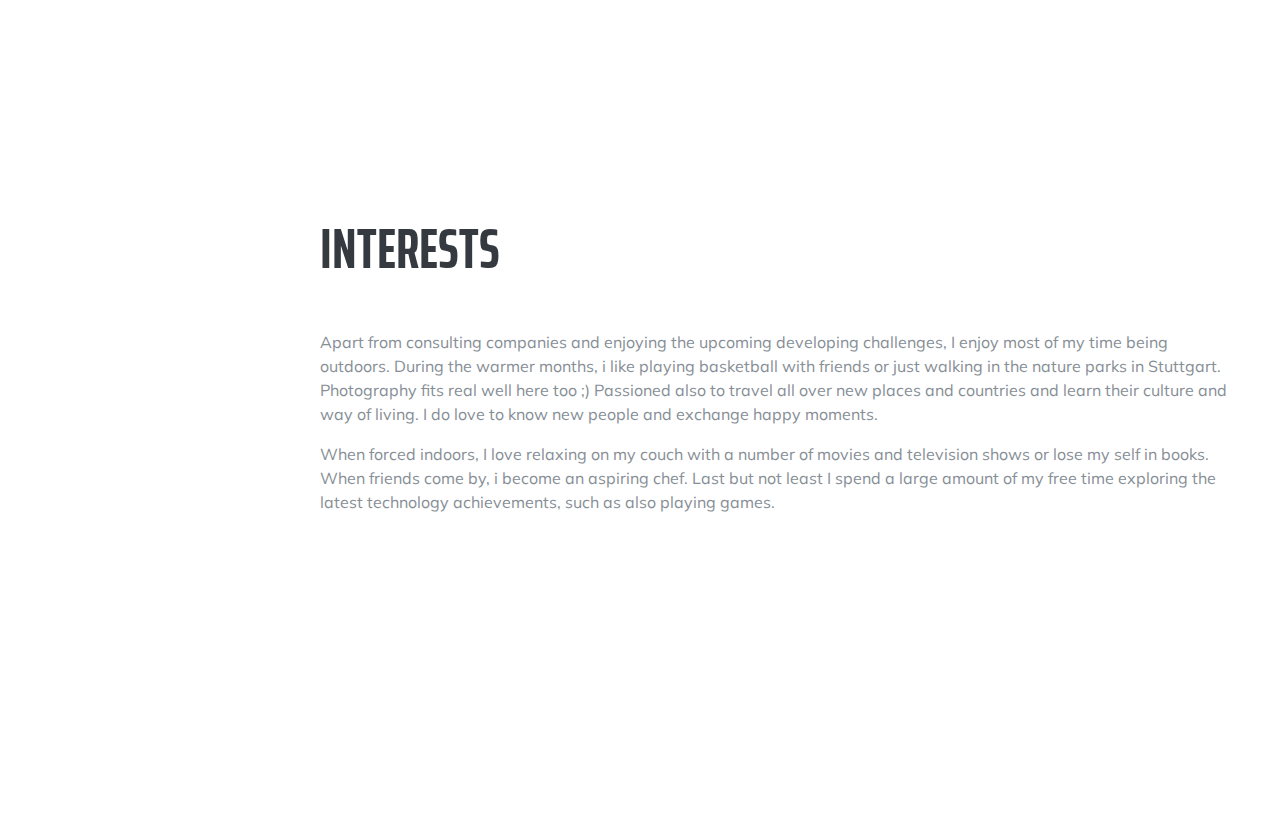
==== commit db523677: "t2" ====
--- a/index.html
+++ b/index.html
@@ -37,6 +37,7 @@
     </button>
     <div class="collapse navbar-collapse" id="navbarSupportedContent">
       <ul class="navbar-nav">
+         <!--
         <li class="nav-item">
           <a class="nav-link js-scroll-trigger" href="#about">About</a>
         </li>
@@ -51,9 +52,10 @@
         </li>
         <li class="nav-item">
           <a class="nav-link js-scroll-trigger" href="#interests">Interests</a>
-        </li>
-        <li class="nav-item">
-          <a class="nav-link js-scroll-trigger" href="https://christosmoysiadis.github.io/memetimeline">Meme Timeline Project</a>
+        </li>-->
+        <li class="nav-item">
+          <a class="nav-link js-scroll-trigger" href="https://christosmoysiadis.github.io/memetimeline.html">Meme Timeline Project</a> 
+          <!-- <a class="nav-link js-scroll-trigger" href="file:///C:/Users/moysiad.chr/Desktop/SideProjects/christosmoysiadis.github.io/memetimeline.html" target="_blank">Meme Timeline Project</a> -->
         </li>
       </ul>
     </div>
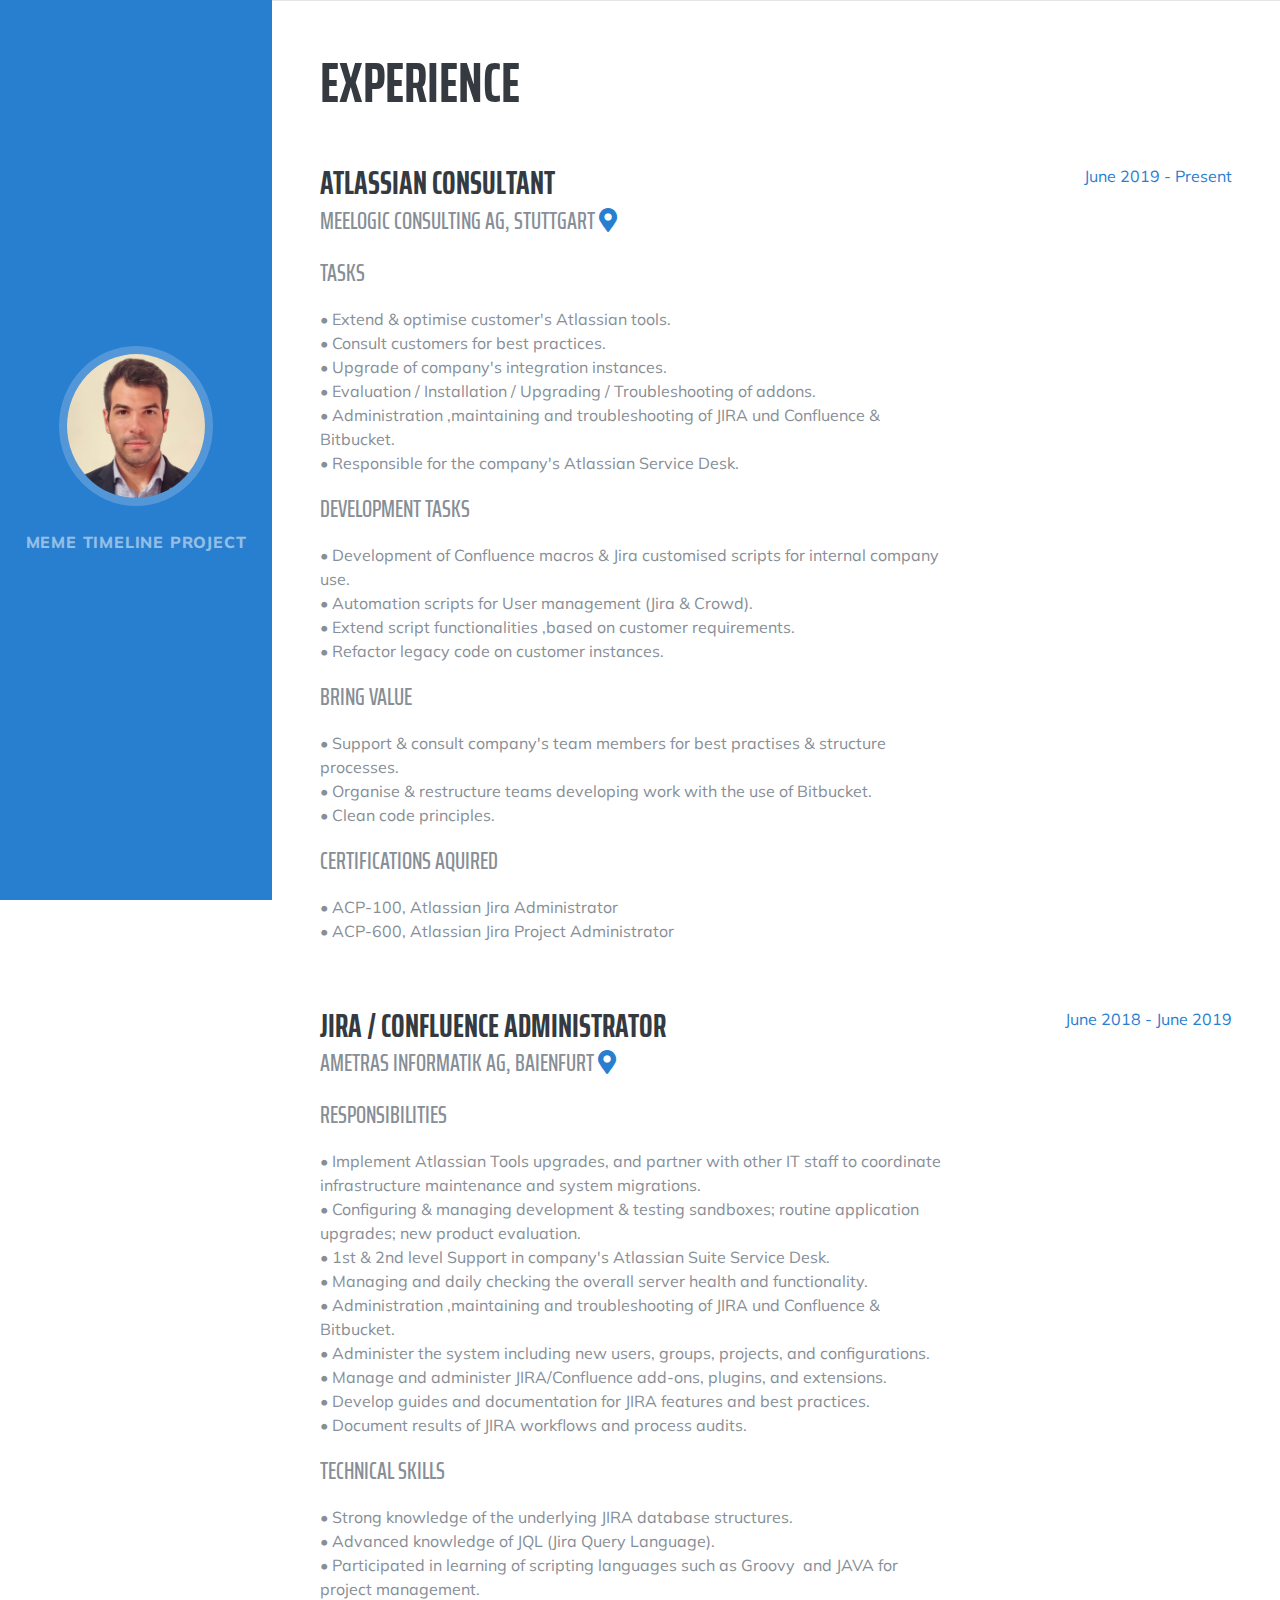
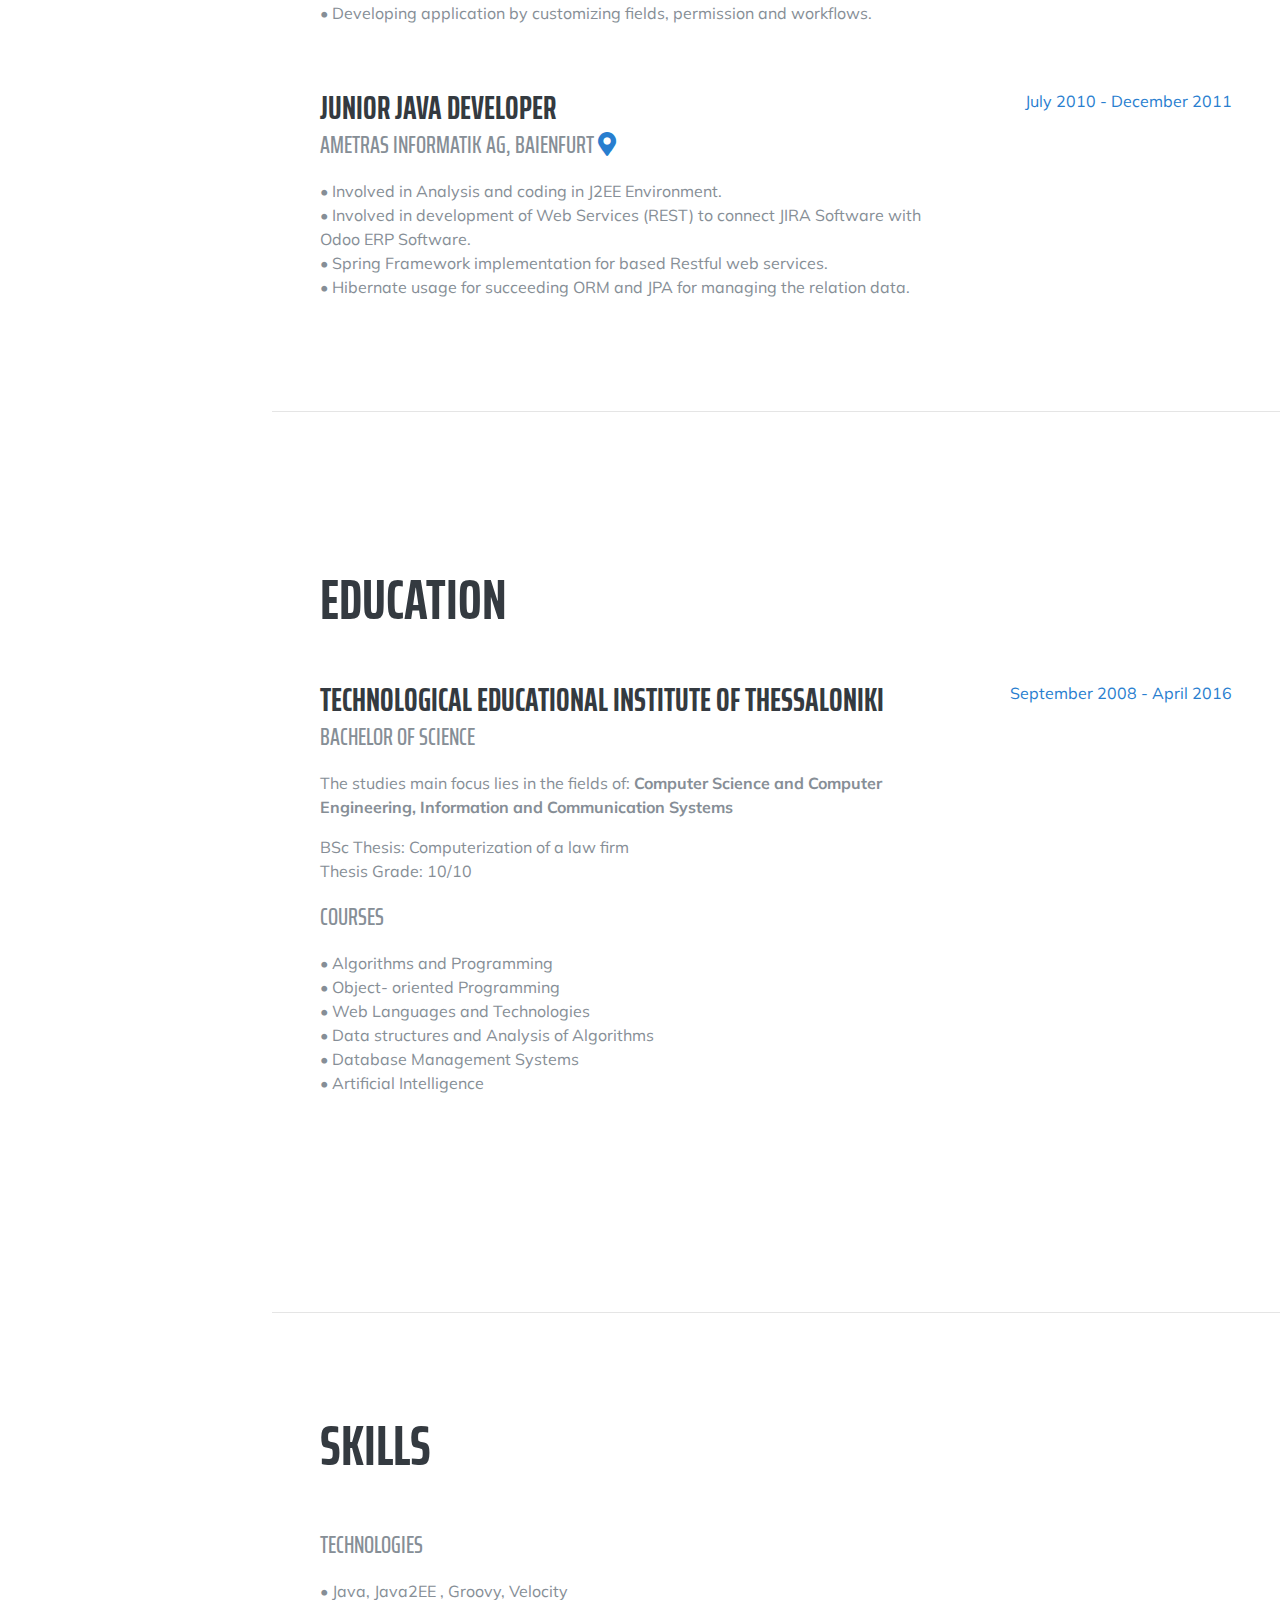
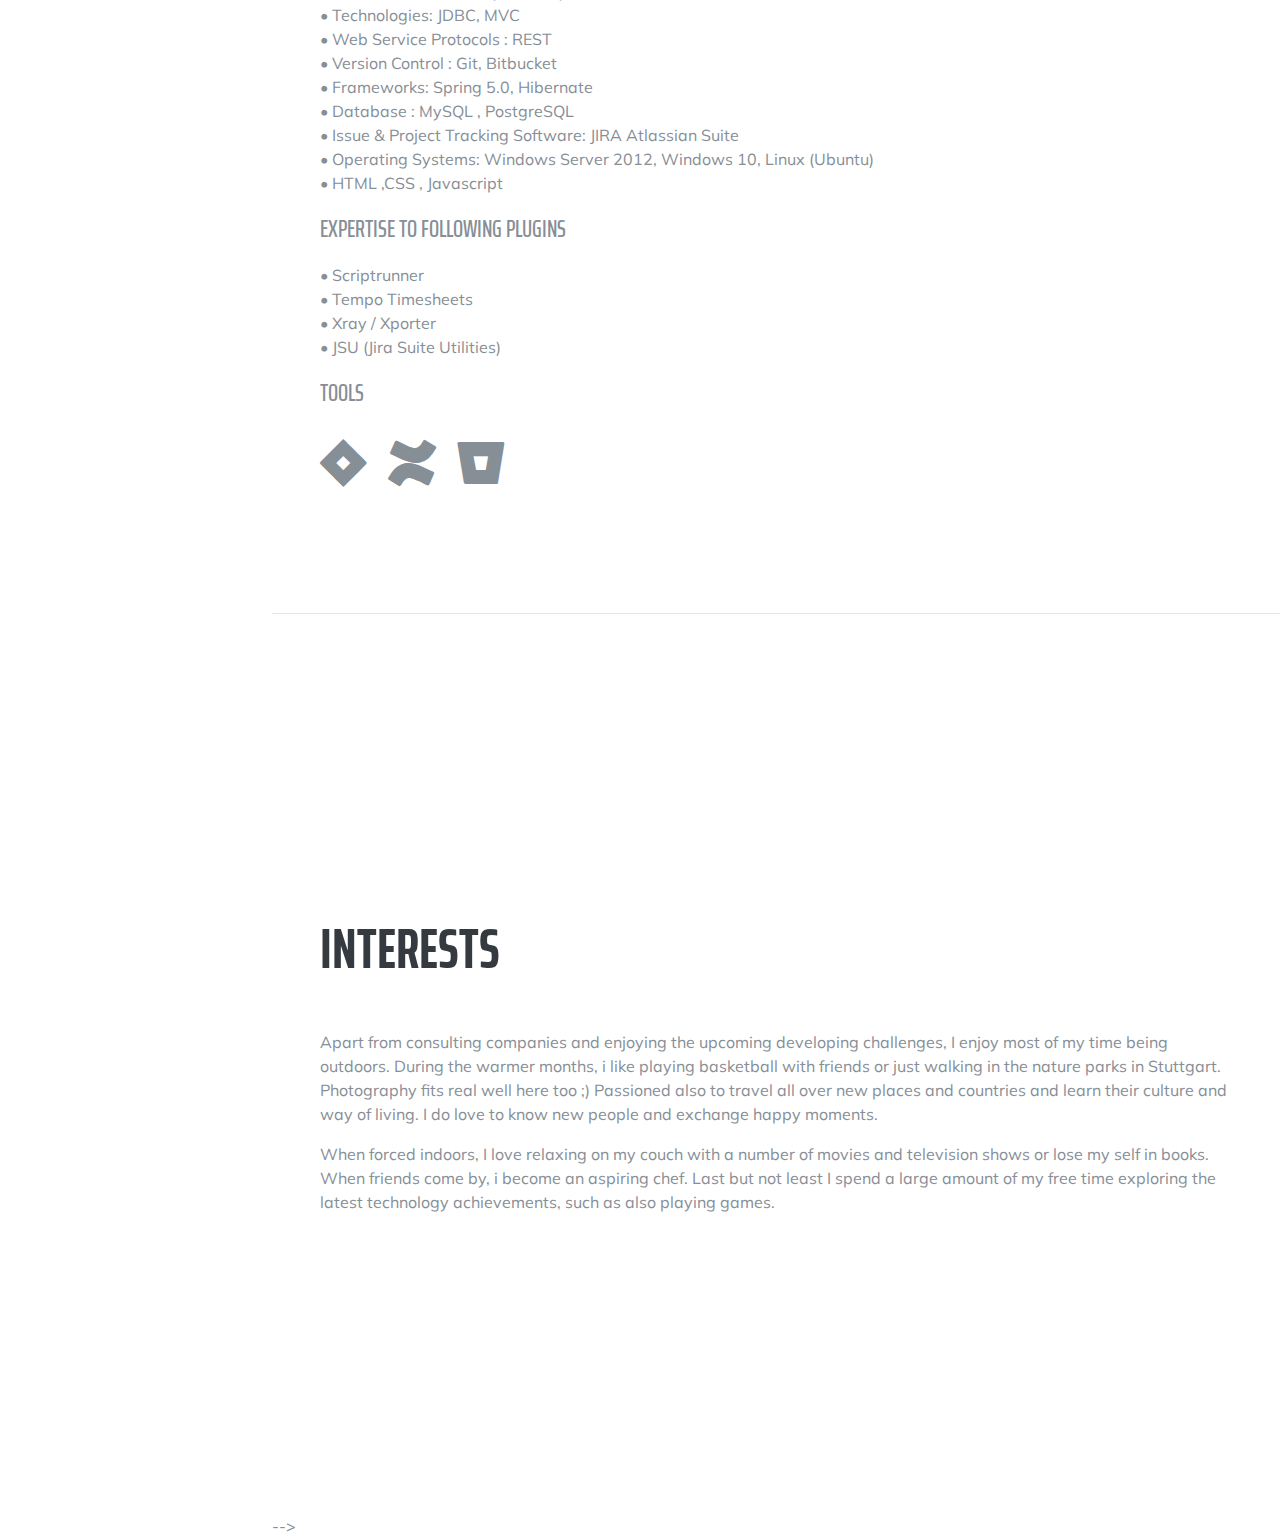
==== commit 3d23cebb: "t3" ====
--- a/index.html
+++ b/index.html
@@ -60,7 +60,8 @@
       </ul>
     </div>
   </nav>
-
+  
+<!--
   <div class="container-fluid p-0">
 
     <section class="resume-section p-3 p-lg-5 d-flex align-items-center" id="about">
@@ -367,6 +368,7 @@
     </section>
   -->
   </div>
+-->
 
   <!-- Bootstrap core JavaScript -->
   <script src="vendor/jquery/jquery.min.js"></script>
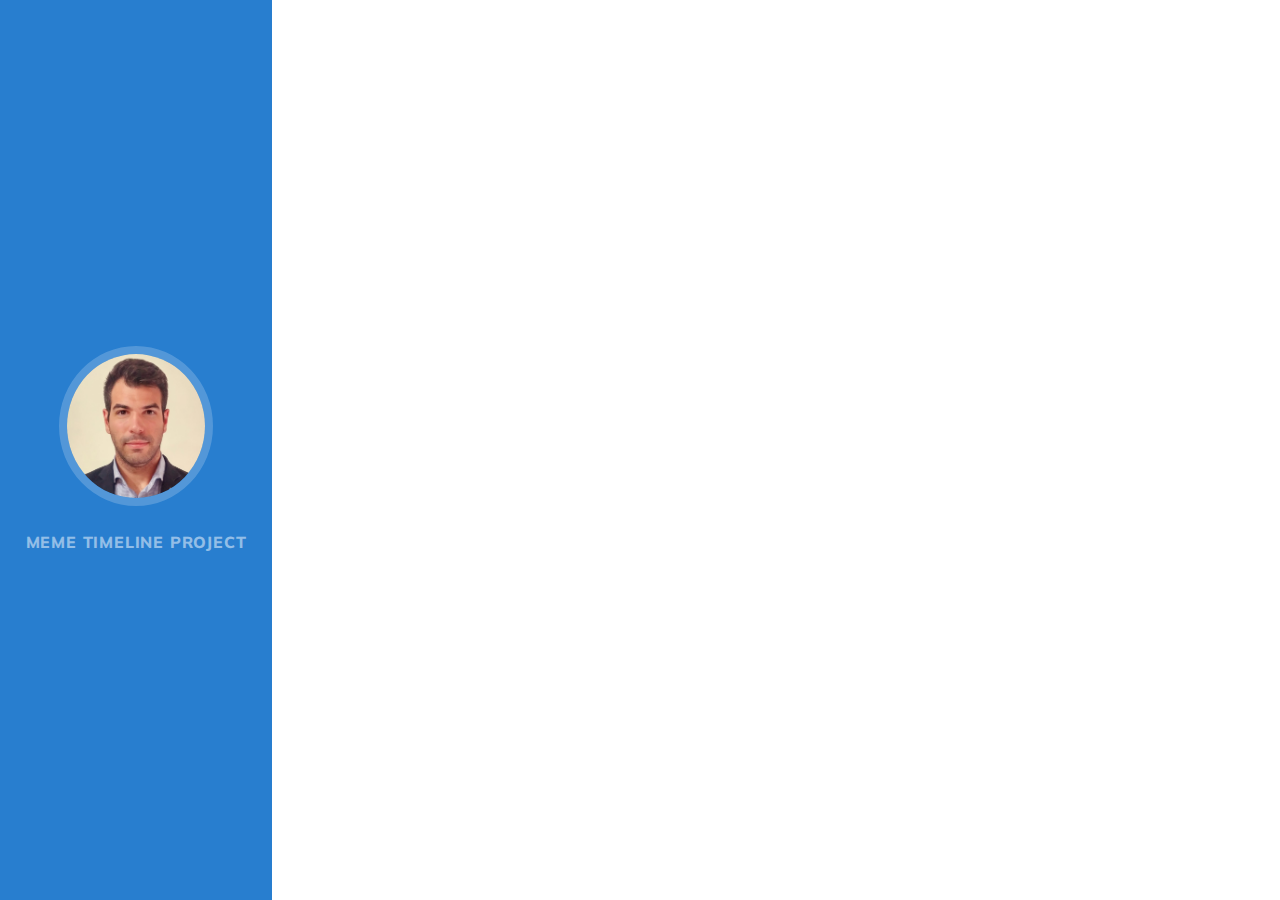
==== commit dc8cfddb: "t4" ====
--- a/index.html
+++ b/index.html
@@ -95,7 +95,7 @@
           <a href="#">
             <i class="fab fa-facebook-f"></i>
           </a>-->
-        </div>
+<!--        </div>
       </div>
     </section>
 
@@ -209,7 +209,7 @@
             <span class="text-primary">September 2008 - June 2010</span>
           </div>
         </div>-->
-      </div>
+  <!--    </div>
     </section>
 
     <hr class="m-0">
@@ -241,7 +241,7 @@
               </ul>
             </div>
             <!-- <p>GPA: 6,6/10</p> -->
-          </div>
+   <!--       </div>
           <div class="resume-date text-md-right">
             <span class="text-primary">September 2008 - April 2016</span>
           </div>
@@ -258,7 +258,7 @@
             <span class="text-primary">August 2002 - May 2006</span>
           </div>
         </div>-->
-      </div>
+  <!--    </div>
     </section>
 
     <hr class="m-0">
@@ -315,7 +315,7 @@
             Agile Development &amp; Scrum</li>
         </ul>
       </div>-->
-    </section>
+  <!--  </section>
 
     <hr class="m-0">
 
@@ -367,7 +367,7 @@
       </div>
     </section>
   -->
-  </div>
+<!--  </div>
 -->
 
   <!-- Bootstrap core JavaScript -->
